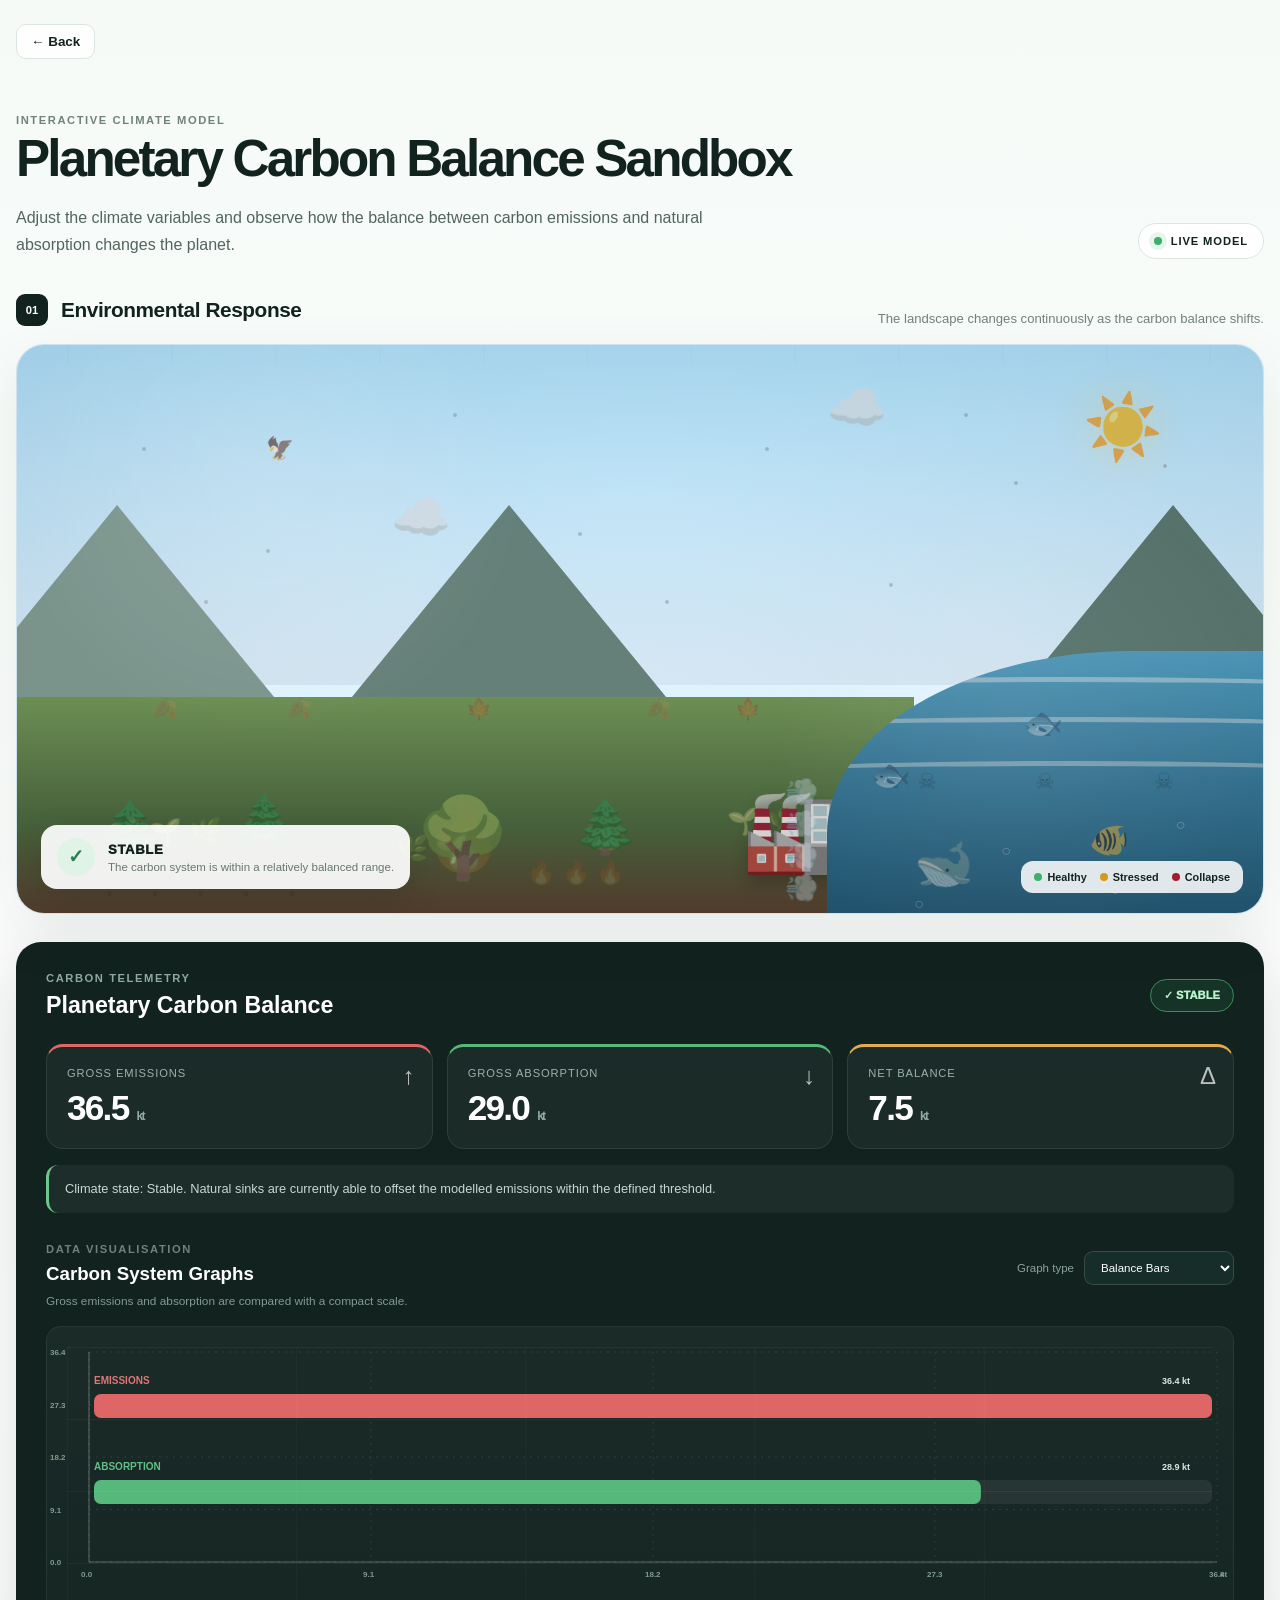
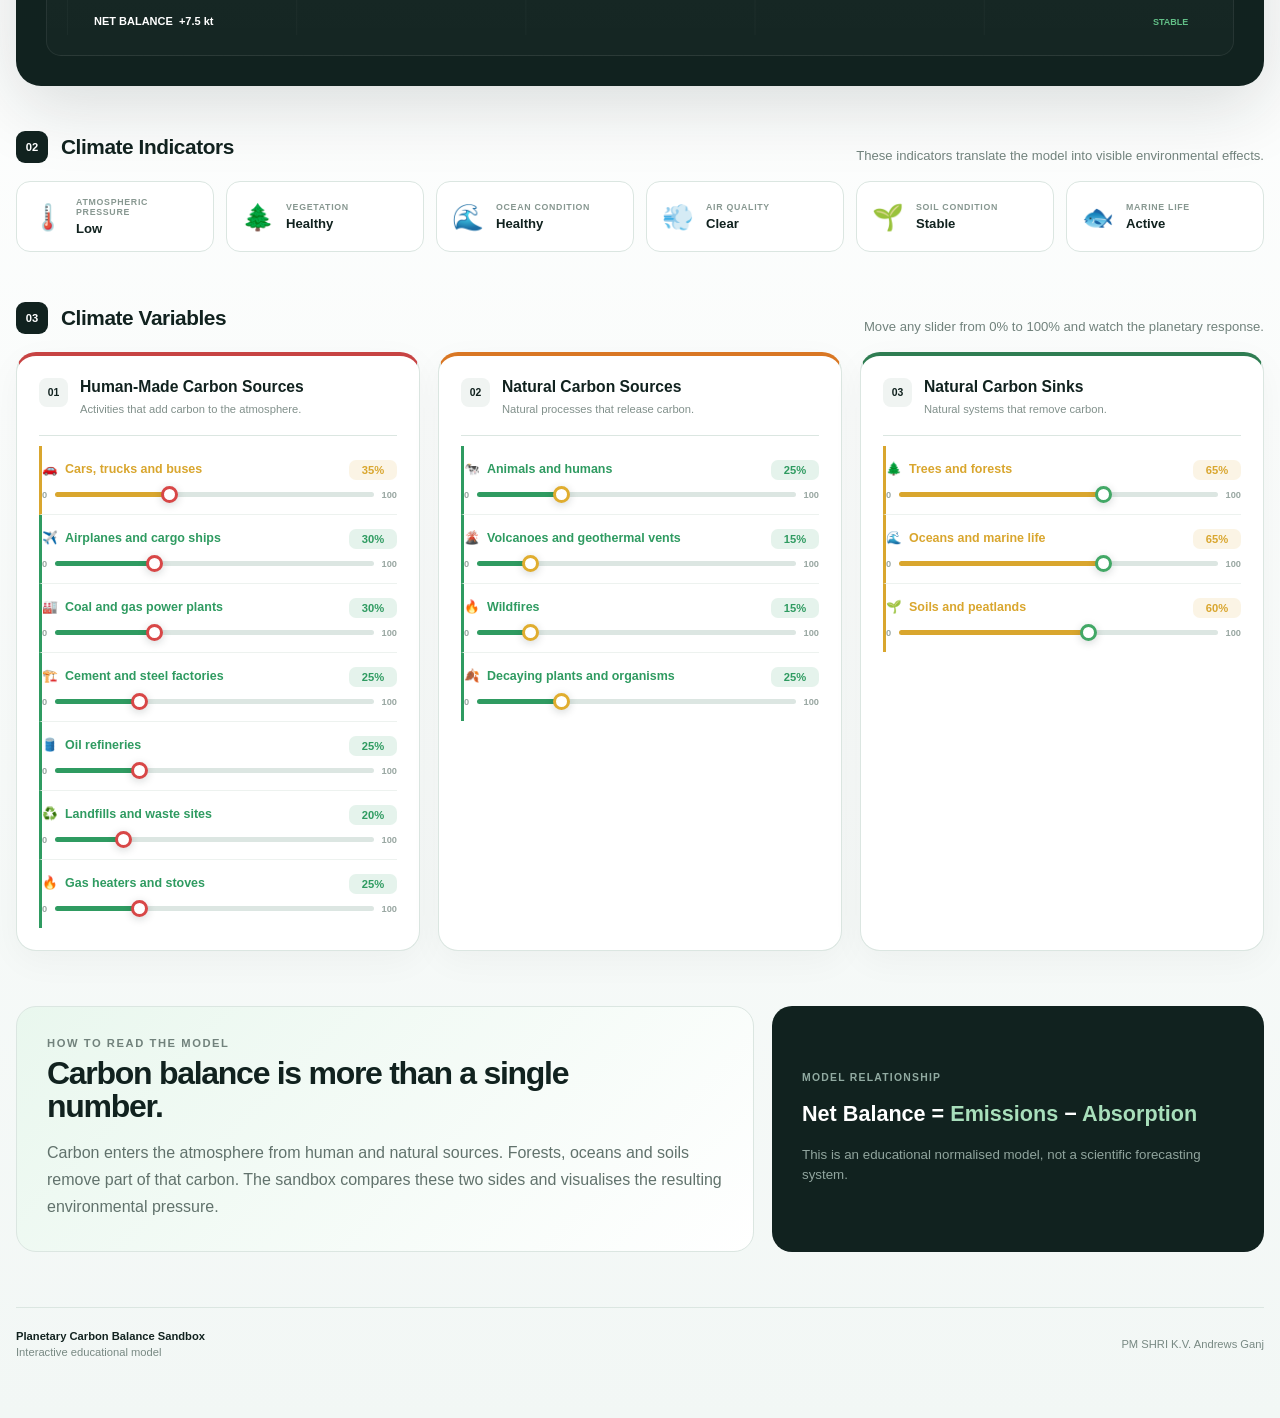
==== sandbox.html @ 1aa5265e "Add files via upload" ====
<!DOCTYPE html>
<html lang="en">
<head>
    <meta charset="UTF-8">
    <meta name="viewport" content="width=device-width, initial-scale=1.0">
    <title>Planetary Carbon Balance Sandbox</title>
    <meta
        name="description"
        content="Interactive planetary carbon balance sandbox showing how human emissions and natural carbon sinks affect environmental conditions."
    >
    <link rel="stylesheet" href="sandbox.css">
</head>
<body>
    <div class="app-shell">
        <!-- BACK -->
        <a href="index.html" class="back-button">
            ← Back
        </a>
        <!-- HEADER -->
        <header class="sandbox-header">
            <div>
                <p class="eyebrow">INTERACTIVE CLIMATE MODEL</p>
                <h1>Planetary Carbon Balance Sandbox</h1>
                <p class="header-description">
                    Adjust the climate variables and observe how the balance between
                    carbon emissions and natural absorption changes the planet.
                </p>
            </div>
            <div class="model-badge">
                <span class="pulse-dot"></span>
                LIVE MODEL
            </div>
        </header>
        <!-- =====================================================
             ENVIRONMENTAL VISUAL STAGE
        ====================================================== -->
        <section class="environment-section">
            <div class="section-heading">
                <div>
                    <span class="section-number">01</span>
                    <h2>Environmental Response</h2>
                </div>
                <p>
                    The landscape changes continuously as the carbon balance shifts.
                </p>
            </div>
            <div id="environmentStage" class="environment-stage stable">
                <!-- SKY -->
                <div class="sky-layer">
                    <div class="sun">☀️</div>
                    <div class="cloud cloud-one">☁️</div>
                    <div class="cloud cloud-two">☁️</div>
                    <div class="cloud cloud-three">☁️</div>
                    <div class="birds birds-one">🕊️ 🕊️</div>
                    <div class="birds birds-two">🦅</div>
                    <div class="rain-layer">
                        <span>│</span><span>│</span><span>│</span>
                        <span>│</span><span>│</span><span>│</span>
                        <span>│</span><span>│</span>
                        <span>│</span><span>│</span>
                        <span>│</span><span>│</span>
                    </div>
                    <div class="lightning">⚡</div>
                    <div class="smog-layer"></div>
                    <div class="ash-layer"></div>
                    <!-- FLOATING ATMOSPHERIC PARTICLES -->
                    <div class="air-particles">
                        <span></span><span></span><span></span>
                        <span></span><span></span><span></span>
                        <span></span><span></span><span></span>
                        <span></span><span></span><span></span>
                    </div>
                </div>
                <!-- MOUNTAINS -->
                <div class="mountains">
                    <div class="mountain mountain-a"></div>
                    <div class="mountain mountain-b"></div>
                    <div class="mountain mountain-c"></div>
                </div>
                <!-- GROUND -->
                <div class="ground-layer">
                    <div class="grass-patch grass-one">🌱 🌱 🌿</div>
                    <div class="grass-patch grass-two">🌿 🌱</div>
                    <div class="grass-patch grass-three">🌱 🌿 🌱</div>
                    <!-- TREES -->
                    <div class="tree tree-one">
                        <div class="tree-fire">🔥</div>
                        <div class="tree-normal">🌲</div>
                    </div>
                    <div class="tree tree-two">
                        <div class="tree-fire">🔥</div>
                        <div class="tree-normal">🌲</div>
                    </div>
                    <div class="tree tree-three">
                        <div class="tree-fire">🔥</div>
                        <div class="tree-normal">🌳</div>
                    </div>
                    <div class="tree tree-four">
                        <div class="tree-fire">🔥</div>
                        <div class="tree-normal">🌲</div>
                    </div>
                    <!-- FALLING LEAVES -->
                    <div class="falling-leaves">
                        <span>🍂</span>
                        <span>🍂</span>
                        <span>🍁</span>
                        <span>🍂</span>
                        <span>🍁</span>
                    </div>
                    <!-- FACTORY -->
                    <div class="factory">
                        <div class="factory-building">
                            🏭
                        </div>
                        <div class="factory-smoke">
                            <span>💨</span>
                            <span>💨</span>
                            <span>💨</span>
                            <span>💨</span>
                        </div>
                    </div>
                    <!-- WILDFIRE -->
                    <div class="wildfire">
                        🔥 🔥 🔥
                    </div>
                    <!-- SOIL PARTICLES -->
                    <div class="soil-particles">
                        <span>•</span>
                        <span>•</span>
                        <span>•</span>
                        <span>•</span>
                        <span>•</span>
                    </div>
                </div>
                <!-- OCEAN -->
                <div class="ocean-layer">
                    <div class="wave wave-one"></div>
                    <div class="wave wave-two"></div>
                    <div class="wave wave-three"></div>
                    <div class="fish fish-one">🐟</div>
                    <div class="fish fish-two">🐠</div>
                    <div class="fish fish-three">🐟</div>
                    <div class="whale">🐋</div>
                    <div class="ocean-bubbles">
                        <span>○</span>
                        <span>○</span>
                        <span>○</span>
                        <span>○</span>
                        <span>○</span>
                    </div>
                    <div class="acidification">
                        <span>☠</span>
                        <span>☠</span>
                        <span>☠</span>
                    </div>
                </div>
                <!-- OVERALL STATUS -->
                <div class="environment-status">
                    <div id="statusIcon" class="status-icon">✓</div>
                    <div>
                        <span id="statusLabel">STABLE</span>
                        <p id="statusDescription">
                            The carbon system is within a relatively balanced range.
                        </p>
                    </div>
                </div>
                <!-- VISUAL LEGEND -->
                <div class="visual-legend">
                    <span>
                        <i class="legend-dot healthy"></i>
                        Healthy
                    </span>
                    <span>
                        <i class="legend-dot warning"></i>
                        Stressed
                    </span>
                    <span>
                        <i class="legend-dot critical"></i>
                        Collapse
                    </span>
                </div>
            </div>
        </section>
        <!-- =====================================================
             TELEMETRY
        ====================================================== -->
        <section class="telemetry-section">
            <div class="telemetry-card">
                <div class="telemetry-header">
                    <div>
                        <p class="eyebrow">CARBON TELEMETRY</p>
                        <h2>Planetary Carbon Balance</h2>
                    </div>
                    <div
                        id="telemetryStatus"
                        class="telemetry-status stable-status"
                        aria-live="polite"
                    >
                        ✓ STABLE
                    </div>
                </div>
                <div class="telemetry-grid">
                    <div class="metric-card emissions">
                        <span class="metric-icon">↑</span>
                        <p>Gross Emissions</p>
                        <strong>
                            <span id="emissionsValue">0</span>
                            <small>kt</small>
                        </strong>
                    </div>
                    <div class="metric-card absorption">
                        <span class="metric-icon">↓</span>
                        <p>Gross Absorption</p>
                        <strong>
                            <span id="absorptionValue">0</span>
                            <small>kt</small>
                        </strong>
                    </div>
                    <div class="metric-card balance">
                        <span class="metric-icon">Δ</span>
                        <p>Net Balance</p>
                        <strong>
                            <span id="balanceValue">0</span>
                            <small>kt</small>
                        </strong>
                    </div>
                </div>
                <!-- ACCESSIBLE LIVE DESCRIPTION -->
                <div
                    id="liveClimateMessage"
                    class="live-climate-message"
                    aria-live="polite"
                    aria-atomic="true"
                >
                    Climate state: Stable. Natural sinks are currently able to offset
                    the modelled emissions within the defined threshold.
                </div>
                <!-- GRAPH CONTROLS -->
                <div class="graph-header">
                    <div>
                        <p class="eyebrow">DATA VISUALISATION</p>
                        <h3>Carbon System Graphs</h3>
                    </div>
                    <label class="graph-select-wrap">
                        <span>Graph type</span>
                        <select id="graphType">
                            <option value="balance">Balance Bars</option>
                            <option value="sources">Emission Sources</option>
                            <option value="sinks">Carbon Sinks</option>
                            <option value="donut">Source Composition</option>
                            <option value="history">Balance History</option>
                        </select>
                    </label>
                </div>
                <div class="graph-description" id="graphDescription">
                    Gross emissions and gross absorption are shown as horizontal bars.
                </div>
                <div class="chart-wrapper">
                    <canvas id="carbonChart"></canvas>
                </div>
            </div>
        </section>
        <!-- =====================================================
             INFORMATION STRIP
        ====================================================== -->
        <section class="climate-information">
            <div class="section-heading">
                <div>
                    <span class="section-number">02</span>
                    <h2>Climate Indicators</h2>
                </div>
                <p>
                    These indicators translate the model into visible environmental effects.
                </p>
            </div>
            <div class="indicator-grid">
                <div class="indicator-card">
                    <span>🌡️</span>
                    <div>
                        <small>ATMOSPHERIC PRESSURE</small>
                        <strong id="airIndicator">Low</strong>
                    </div>
                </div>
                <div class="indicator-card">
                    <span>🌲</span>
                    <div>
                        <small>VEGETATION</small>
                        <strong id="forestIndicator">Healthy</strong>
                    </div>
                </div>
                <div class="indicator-card">
                    <span>🌊</span>
                    <div>
                        <small>OCEAN CONDITION</small>
                        <strong id="oceanIndicator">Healthy</strong>
                    </div>
                </div>
                <div class="indicator-card">
                    <span>💨</span>
                    <div>
                        <small>AIR QUALITY</small>
                        <strong id="airQualityIndicator">Clear</strong>
                    </div>
                </div>
                <div class="indicator-card">
                    <span>🌱</span>
                    <div>
                        <small>SOIL CONDITION</small>
                        <strong id="soilIndicator">Stable</strong>
                    </div>
                </div>
                <div class="indicator-card">
                    <span>🐟</span>
                    <div>
                        <small>MARINE LIFE</small>
                        <strong id="marineIndicator">Active</strong>
                    </div>
                </div>
            </div>
        </section>
        <!-- =====================================================
             CONTROL MATRIX
        ====================================================== -->
        <section class="controls-section">
            <div class="section-heading">
                <div>
                    <span class="section-number">03</span>
                    <h2>Climate Variables</h2>
                </div>
                <p>
                    Move any slider from 0% to 100% and watch the planetary response.
                </p>
            </div>
            <div class="controls-grid">
                <!-- HUMAN SOURCES -->
                <div class="control-column human-column">
                    <div class="column-title">
                        <span>01</span>
                        <div>
                            <h3>Human-Made Carbon Sources</h3>
                            <p>Activities that add carbon to the atmosphere.</p>
                        </div>
                    </div>
                    <div id="humanControls"></div>
                </div>
                <!-- NATURAL SOURCES -->
                <div class="control-column natural-column">
                    <div class="column-title">
                        <span>02</span>
                        <div>
                            <h3>Natural Carbon Sources</h3>
                            <p>Natural processes that release carbon.</p>
                        </div>
                    </div>
                    <div id="naturalControls"></div>
                </div>
                <!-- NATURAL SINKS -->
                <div class="control-column sink-column">
                    <div class="column-title">
                        <span>03</span>
                        <div>
                            <h3>Natural Carbon Sinks</h3>
                            <p>Natural systems that remove carbon.</p>
                        </div>
                    </div>
                    <div id="sinkControls"></div>
                </div>
            </div>
        </section>
        <!-- =====================================================
             EXPLANATION
        ====================================================== -->
        <section class="explanation-section">
            <div class="explanation-main">
                <p class="eyebrow">HOW TO READ THE MODEL</p>
                <h2>
                    Carbon balance is more than a single number.
                </h2>
                <p>
                    Carbon enters the atmosphere from human and natural sources.
                    Forests, oceans and soils remove part of that carbon. The sandbox
                    compares these two sides and visualises the resulting environmental
                    pressure.
                </p>
            </div>
            <div class="formula-card">
                <span>MODEL RELATIONSHIP</span>
                <strong>
                    Net Balance =
                    <b>Emissions</b>
                    −
                    <b>Absorption</b>
                </strong>
                <small>
                    This is an educational normalised model, not a scientific
                    forecasting system.
                </small>
            </div>
        </section>
        <!-- =====================================================
             FOOTER
        ====================================================== -->
        <footer class="sandbox-footer">
            <div>
                <strong>Planetary Carbon Balance Sandbox</strong>
                <span>Interactive educational model</span>
            </div>
            <span>
                PM SHRI K.V. Andrews Ganj
            </span>
        </footer>
    </div>
    <script src="sandbox.js"></script>
</body>
</html>
---- sandbox.css ----
/* =========================================================
   PLANETARY CARBON BALANCE SANDBOX
   ========================================================= */
:root {
    --ink: #11221f;
    --ink-soft: #52645f;
    --paper: #f7faf8;
    --white: #ffffff;
    --green: #2f7d52;
    --green-light: #dff3e7;
    --red: #c74343;
    --red-light: #fff0f0;
    --orange: #d97724;
    --orange-light: #fff3e4;
    --blue: #1976a8;
    --blue-light: #e0f2fe;
    --yellow: #c28a13;
    --yellow-light: #fef3c7;
    --danger: #a51d2d;
    --danger-light: #fee2e2;
    --border: #dbe6e1;
    --shadow:
        0 20px 60px rgba(17, 34, 31, 0.08);
}
/* =========================================================
   RESET
   ========================================================= */
* {
    box-sizing: border-box;
}
html {
    scroll-behavior: smooth;
}
body {
    margin: 0;
    min-height: 100vh;
    font-family:
        Inter,
        "Segoe UI",
        Arial,
        sans-serif;
    background:
        linear-gradient(
            180deg,
            #f5faf7 0%,
            #ffffff 45%,
            #f2f7f5 100%
        );
    color: var(--ink);
}
button,
input,
select {
    font: inherit;
}
/* =========================================================
   APP
   ========================================================= */
.app-shell {
    width: min(1500px, calc(100% - 32px));
    margin: auto;
    padding: 24px 0 60px;
}
/* =========================================================
   BACK
   ========================================================= */
.back-button {
    display: inline-flex;
    align-items: center;
    padding: 9px 14px;
    border: 1px solid var(--border);
    border-radius: 10px;
    color: var(--ink);
    background: rgba(255,255,255,0.8);
    text-decoration: none;
    font-size: 0.84rem;
    font-weight: 700;
    transition:
        transform .2s ease,
        box-shadow .2s ease,
        background .2s ease;
}
.back-button:hover {
    transform: translateY(-2px);
    background: #fff;
    box-shadow: 0 8px 20px rgba(17,34,31,.08);
}
/* =========================================================
   HEADER
   ========================================================= */
.sandbox-header {
    display: flex;
    justify-content: space-between;
    align-items: flex-end;
    gap: 30px;
    padding: 55px 0 35px;
}
.eyebrow {
    margin: 0 0 8px;
    font-size: 0.7rem;
    letter-spacing: .14em;
    font-weight: 900;
    color: #71827c;
}
.sandbox-header h1 {
    margin: 0;
    max-width: 800px;
    font-size: clamp(2rem, 4vw, 4.5rem);
    line-height: .98;
    letter-spacing: -.055em;
}
.header-description {
    max-width: 720px;
    margin: 20px 0 0;
    color: var(--ink-soft);
    line-height: 1.7;
    font-size: 1rem;
}
.model-badge {
    flex-shrink: 0;
    display: flex;
    align-items: center;
    gap: 9px;
    padding: 11px 15px;
    border: 1px solid var(--border);
    border-radius: 999px;
    background: #fff;
    font-size: .7rem;
    font-weight: 900;
    letter-spacing: .08em;
}
.pulse-dot {
    width: 8px;
    height: 8px;
    border-radius: 50%;
    background: #3eaf6a;
    box-shadow: 0 0 0 5px rgba(62,175,106,.12);
    animation: livePulse 1.6s infinite;
}
@keyframes livePulse {
    50% {
        box-shadow: 0 0 0 9px rgba(62,175,106,0);
    }
}
/* =========================================================
   SECTION HEADINGS
   ========================================================= */
.section-heading {
    display: flex;
    justify-content: space-between;
    align-items: end;
    gap: 30px;
    margin-bottom: 18px;
}
.section-heading > div {
    display: flex;
    align-items: center;
    gap: 13px;
}
.section-number {
    display: grid;
    place-items: center;
    width: 32px;
    height: 32px;
    border-radius: 9px;
    background: var(--ink);
    color: #fff;
    font-size: .7rem;
    font-weight: 900;
}
.section-heading h2 {
    margin: 0;
    font-size: 1.3rem;
    letter-spacing: -.02em;
}
.section-heading > p {
    margin: 0;
    color: #71827c;
    font-size: .82rem;
}
/* =========================================================
   ENVIRONMENT
   ========================================================= */
.environment-stage {
    position: relative;
    height: 570px;
    overflow: hidden;
    border-radius: 28px;
    background: #dff3ff;
    border: 1px solid rgba(17,34,31,.08);
    box-shadow: var(--shadow);
    isolation: isolate;
    transition:
        background 1.2s ease,
        filter 1.2s ease;
}
/* SKY */
.sky-layer {
    position: absolute;
    inset: 0 0 40% 0;
    overflow: hidden;
    background:
        linear-gradient(
            180deg,
            #aee1fa 0%,
            #e0f2fe 100%
        );
    transition:
        background 1s ease;
}
.sun {
    position: absolute;
    top: 45px;
    right: 100px;
    font-size: 4rem;
    filter: drop-shadow(0 0 18px rgba(255,205,70,.5));
    animation: sunFloat 5s ease-in-out infinite;
}
@keyframes sunFloat {
    50% {
        transform: translateY(-7px);
    }
}
/* CLOUDS */
.cloud {
    position: absolute;
    font-size: 3rem;
    opacity: .75;
    animation:
        cloudMove 35s linear infinite;
}
.cloud-one {
    top: 70px;
    left: -100px;
}
.cloud-two {
    top: 145px;
    left: 30%;
    animation-duration: 45s;
}
.cloud-three {
    top: 35px;
    left: 65%;
    animation-duration: 50s;
}
@keyframes cloudMove {
    from {
        transform: translateX(-100px);
    }
    to {
        transform: translateX(1200px);
    }
}
/* BIRDS */
.birds {
    position: absolute;
    font-size: 1.4rem;
    animation:
        birdFly 14s linear infinite;
}
.birds-one {
    top: 130px;
    left: -100px;
}
.birds-two {
    top: 90px;
    left: 20%;
    animation-delay: 5s;
}
@keyframes birdFly {
    from {
        transform: translateX(-100px);
    }
    to {
        transform: translateX(1200px);
    }
}
/* RAIN */
.rain-layer {
    position: absolute;
    inset: 0;
    display: flex;
    justify-content: space-around;
    opacity: 0;
    pointer-events: none;
}
.rain-layer span {
    color: #5aa9d6;
    animation:
        rainFall .8s linear infinite;
}
.rain-layer span:nth-child(2n) {
    animation-delay: .2s;
}
.rain-layer span:nth-child(3n) {
    animation-delay: .4s;
}
@keyframes rainFall {
    from {
        transform: translateY(-50px);
    }
    to {
        transform: translateY(400px);
    }
}
/* LIGHTNING */
.lightning {
    position: absolute;
    top: 80px;
    right: 35%;
    font-size: 4rem;
    opacity: 0;
    animation: lightningFlash 3s infinite;
}
@keyframes lightningFlash {
    0%, 90%, 100% {
        opacity: 0;
    }
    92% {
        opacity: 1;
    }
    94% {
        opacity: 0;
    }
    96% {
        opacity: 1;
    }
}
/* ATMOSPHERIC PARTICLES */
.air-particles {
    position: absolute;
    inset: 0;
}
.air-particles span {
    position: absolute;
    width: 4px;
    height: 4px;
    border-radius: 50%;
    background: rgba(255,255,255,.8);
    animation: atmosphericFloat 9s infinite ease-in-out;
}
.air-particles span:nth-child(1) {
    left: 10%;
    top: 30%;
}
.air-particles span:nth-child(2) {
    left: 20%;
    top: 60%;
    animation-delay: 1s;
}
.air-particles span:nth-child(3) {
    left: 35%;
    top: 20%;
    animation-delay: 2s;
}
.air-particles span:nth-child(4) {
    left: 45%;
    top: 55%;
    animation-delay: 3s;
}
.air-particles span:nth-child(5) {
    left: 60%;
    top: 30%;
    animation-delay: 1.5s;
}
.air-particles span:nth-child(6) {
    left: 70%;
    top: 70%;
    animation-delay: 4s;
}
.air-particles span:nth-child(7) {
    left: 80%;
    top: 40%;
    animation-delay: 2.5s;
}
.air-particles span:nth-child(8) {
    left: 90%;
    top: 65%;
    animation-delay: 3.5s;
}
.air-particles span:nth-child(9) {
    left: 15%;
    top: 75%;
    animation-delay: 4s;
}
.air-particles span:nth-child(10) {
    left: 52%;
    top: 75%;
    animation-delay: 2s;
}
.air-particles span:nth-child(11) {
    left: 76%;
    top: 20%;
    animation-delay: 5s;
}
.air-particles span:nth-child(12) {
    left: 92%;
    top: 35%;
    animation-delay: 1s;
}
@keyframes atmosphericFloat {
    50% {
        transform: translateY(-30px) translateX(15px);
    }
}
/* SMOG */
.smog-layer {
    position: absolute;
    inset: 0;
    background:
        radial-gradient(
            ellipse at center,
            rgba(71,85,105,.0),
            rgba(71,85,105,.0)
        );
    opacity: 0;
    transition: opacity 1s ease;
}
/* ASH */
.ash-layer {
    position: absolute;
    inset: 0;
    background-image:
        radial-gradient(
            circle,
            rgba(50,50,50,.4) 1px,
            transparent 1px
        );
    background-size: 35px 35px;
    opacity: 0;
    animation: ashMove 5s linear infinite;
}
@keyframes ashMove {
    to {
        background-position: 50px 120px;
    }
}
/* MOUNTAINS */
.mountains {
    position: absolute;
    bottom: 33%;
    left: 0;
    width: 100%;
    height: 220px;
    overflow: hidden;
}
.mountain {
    position: absolute;
    bottom: 0;
    width: 0;
    height: 0;
    border-left: 180px solid transparent;
    border-right: 180px solid transparent;
    border-bottom: 220px solid #7c9b91;
}
.mountain-a {
    left: -80px;
}
.mountain-b {
    left: 25%;
    border-bottom-color: #66867d;
}
.mountain-c {
    right: -90px;
    border-bottom-color: #56786e;
}
/* GROUND */
.ground-layer {
    position: absolute;
    left: 0;
    bottom: 0;
    width: 72%;
    height: 38%;
    background:
        linear-gradient(
            180deg,
            #6ea34c,
            #47753a 60%,
            #66452d
        );
    transition:
        background 1s ease,
        filter 1s ease;
}
/* GRASS */
.grass-patch {
    position: absolute;
    font-size: 1.7rem;
    transition:
        filter 1s ease,
        transform 1s ease;
}
.grass-one {
    left: 10%;
    bottom: 30%;
}
.grass-two {
    left: 42%;
    bottom: 22%;
}
.grass-three {
    right: 8%;
    bottom: 35%;
}
/* TREES */
.tree {
    position: absolute;
    z-index: 5;
    transition:
        transform 1s ease,
        filter 1s ease;
}
.tree-normal,
.tree-fire {
    font-size: 4.2rem;
    transition:
        opacity .7s ease,
        transform .7s ease;
}
.tree-fire {
    position: absolute;
    inset: 0;
    opacity: 0;
}
.tree-one {
    left: 8%;
    bottom: 17%;
}
.tree-two {
    left: 23%;
    bottom: 24%;
    transform: scale(.75);
}
.tree-three {
    left: 45%;
    bottom: 16%;
    transform: scale(1.2);
}
.tree-four {
    left: 61%;
    bottom: 21%;
    transform: scale(.8);
}
/* LEAVES */
.falling-leaves {
    position: absolute;
    inset: 0;
    opacity: 0;
    pointer-events: none;
}
.falling-leaves span {
    position: absolute;
    font-size: 1.3rem;
    animation: leafFall 5s linear infinite;
}
.falling-leaves span:nth-child(1) {
    left: 15%;
    animation-delay: 0s;
}
.falling-leaves span:nth-child(2) {
    left: 30%;
    animation-delay: 1s;
}
.falling-leaves span:nth-child(3) {
    left: 50%;
    animation-delay: 2s;
}
.falling-leaves span:nth-child(4) {
    left: 70%;
    animation-delay: 3s;
}
.falling-leaves span:nth-child(5) {
    left: 80%;
    animation-delay: 4s;
}
@keyframes leafFall {
    from {
        top: -20px;
        transform: rotate(0);
    }
    to {
        top: 300px;
        transform: rotate(360deg);
    }
}
/* FACTORY */
.factory {
    position: absolute;
    right: 8%;
    bottom: 16%;
    z-index: 8;
}
.factory-building {
    font-size: 5rem;
    filter: drop-shadow(0 7px 5px rgba(0,0,0,.2));
}
.factory-smoke {
    position: absolute;
    left: 40%;
    top: -20px;
    display: flex;
    flex-direction: column;
    gap: 0;
    opacity: .2;
}
.factory-smoke span {
    display: block;
    font-size: 2rem;
    animation: smokeRise 4s ease-out infinite;
}
.factory-smoke span:nth-child(2) {
    animation-delay: 1s;
}
.factory-smoke span:nth-child(3) {
    animation-delay: 2s;
}
.factory-smoke span:nth-child(4) {
    animation-delay: 3s;
}
@keyframes smokeRise {
    from {
        transform: translate(0,0) scale(.5);
        opacity: .3;
    }
    to {
        transform: translate(40px,-130px) scale(2);
        opacity: 0;
    }
}
/* WILDFIRE */
.wildfire {
    position: absolute;
    right: 30%;
    bottom: 10%;
    opacity: 0;
    font-size: 2rem;
    animation: fireFlicker .7s infinite alternate;
}
@keyframes fireFlicker {
    from {
        transform: scale(.95);
    }
    to {
        transform: scale(1.12);
    }
}
/* SOIL */
.soil-particles {
    position: absolute;
    bottom: 10px;
    left: 10%;
    display: flex;
    gap: 40px;
    color: rgba(255,255,255,.25);
    animation: soilMove 3s ease-in-out infinite;
}
@keyframes soilMove {
    50% {
        transform: translateY(-4px);
    }
}
/* OCEAN */
.ocean-layer {
    position: absolute;
    right: 0;
    bottom: 0;
    width: 35%;
    height: 46%;
    overflow: hidden;
    background:
        linear-gradient(
            180deg,
            #3ca7d8,
            #146c9c
        );
    border-radius: 70% 0 0 0;
    transition:
        background 1s ease,
        filter 1s ease;
}
/* WAVES */
.wave {
    position: absolute;
    left: -20%;
    top: 10%;
    width: 150%;
    height: 25px;
    border-radius: 50%;
    border-top: 5px solid rgba(255,255,255,.5);
    animation: waveMove 4s linear infinite;
}
.wave-two {
    top: 25%;
    animation-duration: 5s;
}
.wave-three {
    top: 42%;
    animation-duration: 6s;
}
@keyframes waveMove {
    from {
        transform: translateX(-10%);
    }
    to {
        transform: translateX(10%);
    }
}
/* FISH */
.fish {
    position: absolute;
    font-size: 2rem;
    animation: fishSwim 7s linear infinite;
}
.fish-one {
    top: 40%;
    left: 10%;
}
.fish-two {
    top: 65%;
    left: 60%;
    animation-delay: 2s;
}
.fish-three {
    top: 20%;
    left: 45%;
    animation-delay: 4s;
}
@keyframes fishSwim {
    50% {
        transform: translateX(100px);
    }
}
/* WHALE */
.whale {
    position: absolute;
    bottom: 8%;
    left: 20%;
    font-size: 3rem;
    animation: whaleSwim 9s ease-in-out infinite;
}
@keyframes whaleSwim {
    50% {
        transform: translateX(130px) translateY(-15px);
    }
}
/* BUBBLES */
.ocean-bubbles span {
    position: absolute;
    color: rgba(255,255,255,.7);
    animation: bubbleRise 4s linear infinite;
}
.ocean-bubbles span:nth-child(1) {
    left: 20%;
    bottom: 0;
}
.ocean-bubbles span:nth-child(2) {
    left: 40%;
    bottom: 20%;
    animation-delay: 1s;
}
.ocean-bubbles span:nth-child(3) {
    left: 65%;
    bottom: 5%;
    animation-delay: 2s;
}
.ocean-bubbles span:nth-child(4) {
    left: 80%;
    bottom: 30%;
    animation-delay: 3s;
}
.ocean-bubbles span:nth-child(5) {
    left: 50%;
    bottom: 10%;
    animation-delay: 1.5s;
}
@keyframes bubbleRise {
    to {
        transform: translateY(-150px);
        opacity: 0;
    }
}
/* ACIDIFICATION */
.acidification {
    position: absolute;
    inset: 0;
    display: flex;
    align-items: center;
    justify-content: space-around;
    opacity: 0;
    font-size: 1.7rem;
}
/* =========================================================
   ENVIRONMENT STATES
   ========================================================= */
/* WARNING */
.environment-stage.warning {
    background: #fef3c7;
}
.environment-stage.warning .sky-layer {
    background:
        linear-gradient(
            180deg,
            #cbd5e1,
            #fef3c7
        );
}
.environment-stage.warning .smog-layer {
    opacity: .7;
    background:
        radial-gradient(
            ellipse,
            rgba(100,116,139,.16),
            rgba(100,116,139,.04)
        );
}
.environment-stage.warning .ground-layer {
    background:
        linear-gradient(
            180deg,
            #7e7b3e,
            #6d5a31
        );
}
.environment-stage.warning .tree-normal {
    filter: saturate(.5);
}
.environment-stage.warning .falling-leaves {
    opacity: 1;
}
.environment-stage.warning .rain-layer {
    opacity: .12;
}
.environment-stage.warning .factory-smoke {
    opacity: .7;
}
.environment-stage.warning .ocean-layer {
    background:
        linear-gradient(
            180deg,
            #6b9eae,
            #356d7c
        );
}
.environment-stage.warning .fish {
    animation-duration: 10s;
}
/* CRITICAL */
.environment-stage.critical {
    background: #fee2e2;
    animation: criticalPulse 2.5s infinite;
}
@keyframes criticalPulse {
    50% {
        box-shadow:
            0 0 0 5px rgba(165,29,45,.05),
            0 20px 80px rgba(165,29,45,.18);
    }
}
.environment-stage.critical .sky-layer {
    background:
        linear-gradient(
            180deg,
            #64707c,
            #fee2e2
        );
}
.environment-stage.critical .sun {
    filter:
        grayscale(1)
        brightness(.7);
}
.environment-stage.critical .smog-layer {
    opacity: 1;
    background:
        linear-gradient(
            180deg,
            rgba(71,85,105,.48),
            rgba(71,85,105,.20)
        );
}
.environment-stage.critical .ash-layer {
    opacity: .65;
}
.environment-stage.critical .ground-layer {
    background:
        linear-gradient(
            180deg,
            #555555,
            #292929
        );
}
.environment-stage.critical .tree-normal {
    opacity: 0;
}
.environment-stage.critical .tree-fire {
    opacity: 1;
}
.environment-stage.critical .wildfire {
    opacity: 1;
}
.environment-stage.critical .factory-smoke {
    opacity: 1;
}
.environment-stage.critical .ocean-layer {
    background:
        linear-gradient(
            180deg,
            #39444b,
            #172126
        );
    filter: saturate(.4);
}
.environment-stage.critical .fish,
.environment-stage.critical .whale {
    opacity: .2;
}
.environment-stage.critical .acidification {
    opacity: 1;
}
.environment-stage.critical .rain-layer {
    opacity: .35;
}
.environment-stage.critical .lightning {
    opacity: .7;
}
.environment-stage.critical .air-particles span {
    background: rgba(40,40,40,.8);
}
/* =========================================================
   STATUS
   ========================================================= */
.environment-status {
    position: absolute;
    left: 24px;
    bottom: 24px;
    display: flex;
    align-items: center;
    gap: 13px;
    padding: 13px 16px;
    min-width: 310px;
    border-radius: 16px;
    background: rgba(255,255,255,.92);
    box-shadow: 0 10px 35px rgba(0,0,0,.12);
    z-index: 30;
}
.status-icon {
    display: grid;
    place-items: center;
    width: 38px;
    height: 38px;
    border-radius: 50%;
    background: var(--green-light);
    color: var(--green);
    font-weight: 1000;
    font-size: 1.2rem;
}
.environment-status #statusLabel {
    font-size: .82rem;
    font-weight: 1000;
    letter-spacing: .05em;
}
.environment-status p {
    margin: 3px 0 0;
    font-size: .72rem;
    color: #667873;
}
.visual-legend {
    position: absolute;
    right: 20px;
    bottom: 20px;
    display: flex;
    gap: 13px;
    padding: 10px 13px;
    border-radius: 12px;
    background: rgba(255,255,255,.86);
    z-index: 30;
    font-size: .68rem;
    font-weight: 800;
}
.visual-legend span {
    display: flex;
    align-items: center;
    gap: 5px;
}
.legend-dot {
    width: 8px;
    height: 8px;
    border-radius: 50%;
}
.legend-dot.healthy {
    background: #3eaf6a;
}
.legend-dot.warning {
    background: #d49b19;
}
.legend-dot.critical {
    background: #a51d2d;
}
/* =========================================================
   TELEMETRY
   ========================================================= */
.telemetry-section {
    margin-top: 28px;
}
.telemetry-card {
    padding: 30px;
    background: var(--ink);
    color: #fff;
    border-radius: 25px;
    box-shadow:
        0 20px 70px rgba(17,34,31,.15);
}
.telemetry-header {
    display: flex;
    justify-content: space-between;
    align-items: center;
    gap: 20px;
}
.telemetry-header .eyebrow {
    color: #91aaa1;
}
.telemetry-header h2 {
    margin: 0;
    font-size: 1.45rem;
}
.telemetry-status {
    padding: 9px 13px;
    border-radius: 999px;
    font-size: .7rem;
    font-weight: 1000;
    border: 1px solid;
}
.stable-status {
    color: #b8f3cb;
    border-color: #3c8d5c;
    background: rgba(62,175,106,.12);
}
.warning-status {
    color: #ffe5a0;
    border-color: #a17a19;
    background: rgba(194,138,19,.12);
}
.critical-status {
    color: #ffb7bd;
    border-color: #a51d2d;
    background: rgba(165,29,45,.2);
}
/* METRICS */
.telemetry-grid {
    display: grid;
    grid-template-columns:
        repeat(3, 1fr);
    gap: 14px;
    margin-top: 25px;
}
.metric-card {
    position: relative;
    padding: 20px;
    border: 1px solid rgba(255,255,255,.09);
    border-radius: 17px;
    background: rgba(255,255,255,.045);
    overflow: hidden;
    transition:
        transform .25s ease,
        background .25s ease;
}
.metric-card:hover {
    transform: translateY(-3px);
    background: rgba(255,255,255,.07);
}
.metric-card p {
    margin: 0 0 9px;
    color: #9db1ab;
    font-size: .7rem;
    text-transform: uppercase;
    letter-spacing: .08em;
}
.metric-card strong {
    display: block;
    font-size: 2.2rem;
    letter-spacing: -.05em;
    transition: transform .25s ease;
}
.metric-card small {
    font-size: .75rem;
    color: #94aaa2;
}
.metric-icon {
    position: absolute;
    top: 15px;
    right: 17px;
    font-size: 1.5rem;
    opacity: .7;
}
.emissions {
    border-top: 3px solid #df6666;
}
.absorption {
    border-top: 3px solid #57b87b;
}
.balance {
    border-top: 3px solid #e1ad4d;
}
/* LIVE MESSAGE */
.live-climate-message {
    margin-top: 16px;
    padding: 14px 16px;
    border-radius: 12px;
    background: rgba(255,255,255,.05);
    border-left: 3px solid #6fc58e;
    color: #c8d7d2;
    font-size: .8rem;
    line-height: 1.6;
}
/* GRAPH */
.graph-header {
    display: flex;
    justify-content: space-between;
    align-items: end;
    margin-top: 30px;
    gap: 20px;
}
.graph-header h3 {
    margin: 0;
}
.graph-select-wrap {
    display: flex;
    align-items: center;
    gap: 10px;
    color: #8fa39c;
    font-size: .72rem;
}
.graph-select-wrap select {
    padding: 9px 12px;
    border: 1px solid rgba(255,255,255,.14);
    border-radius: 9px;
    background: #172d29;
    color: #fff;
    outline: none;
}
.graph-description {
    margin-top: 9px;
    color: #849a92;
    font-size: .74rem;
}
.chart-wrapper {
    position: relative;
    height: 330px;
    margin-top: 18px;
    border-radius: 15px;
    background:
        linear-gradient(
            180deg,
            rgba(255,255,255,.035),
            rgba(255,255,255,.015)
        );
    border: 1px solid rgba(255,255,255,.07);
}
#carbonChart {
    width: 100%;
    height: 100%;
    display: block;
}
/* =========================================================
   INDICATORS
   ========================================================= */
.climate-information {
    margin-top: 45px;
}
.indicator-grid {
    display: grid;
    grid-template-columns:
        repeat(6, 1fr);
    gap: 12px;
}
.indicator-card {
    display: flex;
    align-items: center;
    gap: 12px;
    padding: 15px;
    background: #fff;
    border: 1px solid var(--border);
    border-radius: 14px;
    transition:
        transform .2s ease,
        box-shadow .2s ease;
}
.indicator-card:hover {
    transform: translateY(-3px);
    box-shadow:
        0 12px 25px rgba(17,34,31,.07);
}
.indicator-card > span {
    font-size: 1.6rem;
}
.indicator-card small {
    display: block;
    color: #879790;
    font-size: .55rem;
    font-weight: 900;
    letter-spacing: .08em;
}
.indicator-card strong {
    display: block;
    margin-top: 4px;
    font-size: .82rem;
}
/* =========================================================
   CONTROLS
   ========================================================= */
.controls-section {
    margin-top: 50px;
}
.controls-grid {
    display: grid;
    grid-template-columns:
        repeat(3, 1fr);
    gap: 18px;
}
.control-column {
    padding: 22px;
    border-radius: 20px;
    background: #fff;
    border: 1px solid var(--border);
    box-shadow:
        0 10px 35px rgba(17,34,31,.04);
}
.human-column {
    border-top: 4px solid var(--red);
}
.natural-column {
    border-top: 4px solid var(--orange);
}
.sink-column {
    border-top: 4px solid var(--green);
}
.column-title {
    display: flex;
    align-items: flex-start;
    gap: 12px;
    padding-bottom: 17px;
    margin-bottom: 10px;
    border-bottom: 1px solid var(--border);
}
.column-title > span {
    display: grid;
    place-items: center;
    width: 29px;
    height: 29px;
    border-radius: 8px;
    background: #f0f4f2;
    font-size: .65rem;
    font-weight: 900;
}
.column-title h3 {
    margin: 0;
    font-size: .98rem;
}
.column-title p {
    margin: 5px 0 0;
    color: #81908b;
    font-size: .7rem;
    line-height: 1.5;
}
/* CONTROL */
.control-item {
    padding: 14px 0;
    border-bottom: 1px solid #edf2ef;
}
.control-item:last-child {
    border-bottom: none;
}
.control-label {
    display: flex;
    justify-content: space-between;
    align-items: center;
    gap: 12px;
    margin-bottom: 10px;
}
.control-name {
    display: flex;
    align-items: center;
    gap: 7px;
    font-size: .78rem;
    line-height: 1.35;
    font-weight: 700;
}
.control-value {
    min-width: 48px;
    padding: 4px 7px;
    border-radius: 7px;
    text-align: center;
    font-size: .7rem;
    font-weight: 900;
}
.human-column .control-value {
    background: var(--red-light);
    color: var(--red);
}
.natural-column .control-value {
    background: var(--orange-light);
    color: var(--orange);
}
.sink-column .control-value {
    background: var(--green-light);
    color: var(--green);
}
/* SLIDER */
.slider-row {
    display: flex;
    align-items: center;
    gap: 8px;
}
.slider-min,
.slider-max {
    color: #99a7a2;
    font-size: .58rem;
    font-weight: 700;
}
input[type="range"] {
    width: 100%;
    height: 5px;
    margin: 0;
    appearance: none;
    border-radius: 99px;
    background:
        linear-gradient(
            90deg,
            #dce6e2,
            #dce6e2
        );
    outline: none;
    cursor: pointer;
}
input[type="range"]::-webkit-slider-thumb {
    appearance: none;
    width: 17px;
    height: 17px;
    border-radius: 50%;
    background: #fff;
    border: 3px solid var(--green);
    box-shadow:
        0 2px 8px rgba(17,34,31,.18);
    transition:
        transform .15s ease,
        box-shadow .15s ease;
}
.human-column input[type="range"]::-webkit-slider-thumb {
    border-color: var(--red);
}
.natural-column input[type="range"]::-webkit-slider-thumb {
    border-color: var(--orange);
}
.sink-column input[type="range"]::-webkit-slider-thumb {
    border-color: var(--green);
}
input[type="range"]:active::-webkit-slider-thumb {
    transform: scale(1.3);
    box-shadow:
        0 0 0 8px rgba(47,125,82,.12);
}
/* =========================================================
   EXPLANATION
   ========================================================= */
.explanation-section {
    display: grid;
    grid-template-columns: 1.5fr 1fr;
    gap: 18px;
    margin-top: 55px;
}
.explanation-main {
    padding: 30px;
    border-radius: 20px;
    background:
        linear-gradient(
            135deg,
            #e9f7ee,
            #ffffff
        );
    border: 1px solid var(--border);
}
.explanation-main h2 {
    max-width: 600px;
    margin: 0 0 15px;
    font-size: 2rem;
    line-height: 1.05;
    letter-spacing: -.04em;
}
.explanation-main p:last-child {
    max-width: 700px;
    margin: 0;
    color: #61726c;
    line-height: 1.7;
}
.formula-card {
    display: flex;
    flex-direction: column;
    justify-content: center;
    padding: 30px;
    border-radius: 20px;
    background: var(--ink);
    color: #fff;
}
.formula-card span {
    color: #91aaa1;
    font-size: .65rem;
    letter-spacing: .12em;
    font-weight: 900;
}
.formula-card strong {
    margin: 15px 0;
    font-size: 1.35rem;
    line-height: 1.5;
}
.formula-card b {
    color: #a8dfbb;
}
.formula-card small {
    color: #91a59e;
    line-height: 1.5;
}
/* =========================================================
   FOOTER
   ========================================================= */
.sandbox-footer {
    display: flex;
    justify-content: space-between;
    align-items: center;
    margin-top: 55px;
    padding-top: 22px;
    border-top: 1px solid var(--border);
    color: #788983;
    font-size: .7rem;
}
.sandbox-footer div {
    display: flex;
    flex-direction: column;
    gap: 4px;
}
.sandbox-footer strong {
    color: var(--ink);
}
/* =========================================================
   RESPONSIVE
   ========================================================= */
@media (max-width: 1100px) {
    .indicator-grid {
        grid-template-columns: repeat(3, 1fr);
    }
    .environment-stage {
        height: 520px;
    }
}
@media (max-width: 850px) {
    .sandbox-header {
        flex-direction: column;
        align-items: flex-start;
    }
    .controls-grid {
        grid-template-columns: 1fr;
    }
    .telemetry-grid {
        grid-template-columns: 1fr;
    }
    .explanation-section {
        grid-template-columns: 1fr;
    }
    .indicator-grid {
        grid-template-columns: repeat(2, 1fr);
    }
    .graph-header {
        flex-direction: column;
        align-items: flex-start;
    }
    .environment-stage {
        height: 500px;
    }
    .ground-layer {
        width: 100%;
    }
    .ocean-layer {
        width: 50%;
    }
}
@media (max-width: 600px) {
    .app-shell {
        width: min(100% - 20px, 1500px);
    }
    .sandbox-header {
        padding-top: 35px;
    }
    .sandbox-header h1 {
        font-size: 2.25rem;
    }
    .section-heading {
        flex-direction: column;
        align-items: flex-start;
    }
    .environment-stage {
        height: 470px;
        border-radius: 20px;
    }
    .sun {
        right: 35px;
        font-size: 3rem;
    }
    .tree-normal,
    .tree-fire {
        font-size: 3rem;
    }
    .factory-building {
        font-size: 3.5rem;
    }
    .environment-status {
        left: 12px;
        bottom: 12px;
        min-width: 0;
        max-width: calc(100% - 24px);
    }
    .visual-legend {
        display: none;
    }
    .indicator-grid {
        grid-template-columns: 1fr;
    }
    .telemetry-card {
        padding: 20px;
    }
    .chart-wrapper {
        height: 280px;
    }
    .sandbox-footer {
        flex-direction: column;
        align-items: flex-start;
        gap: 10px;
    }
}
/* =========================================================
   CONTINUOUS ENVIRONMENT UPGRADE
   Add this AFTER the existing CSS
   ========================================================= */
/* ---------------------------------------------------------
   CONTINUOUS STRESS VARIABLES
   JavaScript will continuously update these values.
   --------------------------------------------------------- */
.environment-stage {
    --stress: 0;
    --air-stress: 0;
    --forest-stress: 0;
    --ocean-stress: 0;
    --fire-stress: 0;
    --industrial-stress: 0;
    --soil-stress: 0;
    --goodness: 1;
    transition:
        background .35s ease,
        box-shadow .35s ease;
}
/* ---------------------------------------------------------
   ATMOSPHERE — continuously changes
   --------------------------------------------------------- */
.sky-layer {
    transition:
        filter .25s linear,
        background .4s ease;
}
.environment-stage .sky-layer::after {
    content: "";
    position: absolute;
    inset: 0;
    pointer-events: none;
    background:
        radial-gradient(
            ellipse at 50% 100%,
            rgba(255,255,255,.18),
            rgba(100,116,139,.38)
        );
    opacity: calc(var(--air-stress) * .75);
    transition:
        opacity .25s linear;
}
/* SUN */
.sun {
    transition:
        filter .25s linear,
        opacity .25s linear,
        transform .25s linear;
    opacity:
        calc(1 - var(--air-stress) * .45);
    filter:
        saturate(calc(1 - var(--air-stress) * .65))
        brightness(calc(1 - var(--air-stress) * .25))
        drop-shadow(
            0 0
            calc(18px + var(--air-stress) * 15px)
            rgba(255,205,70,.45)
        );
}
/* CLOUDS */
.cloud {
    transition:
        opacity .25s linear,
        filter .25s linear;
    opacity:
        calc(.62 + var(--air-stress) * .32);
    filter:
        grayscale(calc(var(--air-stress) * .85))
        brightness(calc(1 - var(--air-stress) * .22));
}
.cloud-one {
    animation-duration:
        calc(35s - var(--air-stress) * 15s);
}
.cloud-two {
    animation-duration:
        calc(45s - var(--air-stress) * 18s);
}
.cloud-three {
    animation-duration:
        calc(50s - var(--air-stress) * 20s);
}
/* BIRDS gradually disappear */
.birds {
    opacity:
        calc(1 - var(--air-stress) * .92);
    transition:
        opacity .3s linear;
    animation-duration:
        calc(14s + var(--air-stress) * 8s);
}
/* AIR PARTICLES */
.air-particles span {
    width:
        calc(3px + var(--air-stress) * 5px);
    height:
        calc(3px + var(--air-stress) * 5px);
    opacity:
        calc(.35 + var(--air-stress) * .65);
    background:
        rgba(105,90,78,.65);
    filter:
        blur(calc(var(--air-stress) * 1.5px));
    transition:
        width .2s linear,
        height .2s linear,
        opacity .2s linear,
        filter .2s linear;
}
/* SMOG */
.smog-layer {
    opacity:
        calc(var(--air-stress) * .95);
    background:
        radial-gradient(
            ellipse at 50% 45%,
            rgba(71,85,105,.08),
            rgba(71,85,105,.48)
        );
    transition:
        opacity .2s linear;
}
/* ASH */
.ash-layer {
    opacity:
        calc(max(0, var(--air-stress) - .48) * 1.7);
    transition:
        opacity .3s linear;
}
/* ---------------------------------------------------------
   MOUNTAINS — atmospheric depth
   --------------------------------------------------------- */
.mountains {
    filter:
        saturate(calc(1 - var(--air-stress) * .65))
        brightness(calc(1 - var(--air-stress) * .18));
    transition:
        filter .3s linear;
}
/* ---------------------------------------------------------
   GROUND
   --------------------------------------------------------- */
.ground-layer {
    filter:
        saturate(calc(1 - var(--forest-stress) * .75))
        brightness(calc(1 - var(--soil-stress) * .25));
    transition:
        filter .25s linear,
        background .3s linear;
}
/* Add dry/brown overlay */
.ground-layer::after {
    content: "";
    position: absolute;
    inset: 0;
    pointer-events: none;
    background:
        linear-gradient(
            180deg,
            rgba(181,145,57,.05),
            rgba(67,45,28,.62)
        );
    opacity:
        calc(var(--forest-stress) * .9);
    transition:
        opacity .2s linear;
}
/* GRASS */
.grass-patch {
    opacity:
        calc(1 - var(--forest-stress) * .45);
    filter:
        saturate(calc(1 - var(--forest-stress) * .8))
        brightness(calc(1 - var(--forest-stress) * .15));
    transform:
        scale(calc(1 - var(--forest-stress) * .12));
    transition:
        opacity .25s linear,
        filter .25s linear,
        transform .25s linear;
}
/* ---------------------------------------------------------
   TREES
   --------------------------------------------------------- */
.tree-normal {
    opacity:
        calc(1 - var(--forest-stress) * .82);
    filter:
        saturate(calc(1 - var(--forest-stress) * .75))
        brightness(calc(1 - var(--forest-stress) * .18));
    transform:
        scale(calc(1 - var(--forest-stress) * .08));
    transition:
        opacity .25s linear,
        filter .25s linear,
        transform .25s linear;
}
.tree-fire {
    opacity:
        calc(var(--fire-stress) * .92);
    transform:
        scale(calc(.7 + var(--fire-stress) * .5));
    transition:
        opacity .25s linear,
        transform .25s linear;
}
/* ---------------------------------------------------------
   FALLING LEAVES
   --------------------------------------------------------- */
.falling-leaves {
    opacity:
        calc(var(--forest-stress) * .95);
    transition:
        opacity .2s linear;
}
.falling-leaves span {
    animation-duration:
        calc(5s - var(--forest-stress) * 2.8s);
}
/* ---------------------------------------------------------
   FACTORY
   --------------------------------------------------------- */
.factory-building {
    filter:
        saturate(calc(1 - var(--industrial-stress) * .4))
        brightness(calc(1 - var(--industrial-stress) * .12))
        drop-shadow(
            0
            calc(7px + var(--industrial-stress) * 5px)
            calc(5px + var(--industrial-stress) * 8px)
            rgba(0,0,0,.2)
        );
    transition:
        filter .2s linear;
}
.factory-smoke {
    opacity:
        calc(.15 + var(--industrial-stress) * .85);
    transform:
        scale(calc(.7 + var(--industrial-stress) * .5));
    transition:
        opacity .2s linear,
        transform .2s linear;
}
.factory-smoke span {
    animation-duration:
        calc(4s - var(--industrial-stress) * 2s);
}
/* ---------------------------------------------------------
   WILDFIRE
   --------------------------------------------------------- */
.wildfire {
    opacity:
        calc(var(--fire-stress) * .95);
    transform:
        scale(calc(.55 + var(--fire-stress) * .8));
    filter:
        saturate(calc(1 + var(--fire-stress)));
    transition:
        opacity .2s linear,
        transform .2s linear,
        filter .2s linear;
}
/* ---------------------------------------------------------
   SOIL PARTICLES
   --------------------------------------------------------- */
.soil-particles {
    opacity:
        calc(.2 + var(--soil-stress) * .8);
    color:
        rgba(76,54,38,.65);
    animation-duration:
        calc(3s - var(--soil-stress) * 1.5s);
    transition:
        opacity .2s linear;
}
/* ---------------------------------------------------------
   OCEAN
   --------------------------------------------------------- */
.ocean-layer {
    filter:
        saturate(calc(1 - var(--ocean-stress) * .75))
        brightness(calc(1 - var(--ocean-stress) * .25));
    transition:
        filter .25s linear,
        background .25s linear;
}
/* Polluted ocean overlay */
.ocean-layer::after {
    content: "";
    position: absolute;
    inset: 0;
    pointer-events: none;
    background:
        linear-gradient(
            180deg,
            rgba(70,91,86,.05),
            rgba(25,42,45,.78)
        );
    opacity:
        calc(var(--ocean-stress) * .92);
    transition:
        opacity .2s linear;
}
/* WAVES */
.wave {
    opacity:
        calc(1 - var(--ocean-stress) * .55);
    animation-duration:
        calc(4s + var(--ocean-stress) * 4s);
    transition:
        opacity .2s linear;
}
/* FISH */
.fish {
    opacity:
        calc(1 - var(--ocean-stress) * .88);
    filter:
        saturate(calc(1 - var(--ocean-stress) * .75));
    animation-duration:
        calc(7s + var(--ocean-stress) * 7s);
    transition:
        opacity .25s linear,
        filter .25s linear;
}
/* WHALE */
.whale {
    opacity:
        calc(1 - var(--ocean-stress) * .8);
    animation-duration:
        calc(9s + var(--ocean-stress) * 7s);
    transition:
        opacity .25s linear;
}
/* BUBBLES */
.ocean-bubbles span {
    opacity:
        calc(.35 + var(--ocean-stress) * .65);
    animation-duration:
        calc(4s - var(--ocean-stress) * 1.8s);
}
/* ACIDIFICATION */
.acidification {
    opacity:
        calc(var(--ocean-stress) * .9);
    transform:
        scale(calc(.7 + var(--ocean-stress) * .35));
    transition:
        opacity .2s linear,
        transform .2s linear;
}
/* ---------------------------------------------------------
   RAIN
   --------------------------------------------------------- */
.rain-layer {
    opacity:
        calc(var(--air-stress) * .32);
    transition:
        opacity .25s linear;
}
/* ---------------------------------------------------------
   LIGHTNING
   --------------------------------------------------------- */
.lightning {
    opacity:
        calc(max(0, var(--air-stress) - .62) * 2.6);
    transition:
        opacity .2s linear;
}
/* =========================================================
   CONTINUOUS ENVIRONMENTAL SIGNALS
   ========================================================= */
/* subtle moving atmospheric glow */
.environment-stage::before {
    content: "";
    position: absolute;
    inset: 0;
    z-index: 2;
    pointer-events: none;
    background:
        radial-gradient(
            circle at 20% 25%,
            rgba(255,255,255,.12),
            transparent 25%
        ),
        radial-gradient(
            circle at 80% 65%,
            rgba(255,255,255,.08),
            transparent 25%
        );
    opacity:
        calc(1 - var(--stress) * .35);
    animation: atmosphericDrift 12s ease-in-out infinite alternate;
}
@keyframes atmosphericDrift {
    from {
        transform: translate3d(-1%,0,0) scale(1);
    }
    to {
        transform: translate3d(2%,1%,0) scale(1.04);
    }
}
/* =========================================================
   BETTER SLIDER COLOURS
   ========================================================= */
/* Human emissions = harmful */
.human-column input[type="range"] {
    --slider-good: #42a866;
    --slider-medium: #e0ad2f;
    --slider-bad: #d84747;
    background:
        linear-gradient(
            90deg,
            #42a866 0%,
            #e0ad2f 48%,
            #d84747 100%
        );
}
/* Natural sources = moderate → harmful */
.natural-column input[type="range"] {
    background:
        linear-gradient(
            90deg,
            #42a866 0%,
            #e0ad2f 48%,
            #d84747 100%
        );
}
/* Sinks = low is weak, high is GOOD */
.sink-column input[type="range"] {
    background:
        linear-gradient(
            90deg,
            #d84747 0%,
            #e0ad2f 48%,
            #42a866 100%
        );
}
/* slider thumb follows category */
.human-column input[type="range"]::-webkit-slider-thumb {
    border-color: #d84747;
}
.natural-column input[type="range"]::-webkit-slider-thumb {
    border-color: #e0ad2f;
}
.sink-column input[type="range"]::-webkit-slider-thumb {
    border-color: #42a866;
}
/* Firefox */
.human-column input[type="range"]::-moz-range-thumb {
    border: 3px solid #d84747;
}
.natural-column input[type="range"]::-moz-range-thumb {
    border: 3px solid #e0ad2f;
}
.sink-column input[type="range"]::-moz-range-thumb {
    border: 3px solid #42a866;
}
/* =========================================================
   GRAPH — MORE PROFESSIONAL SMALL GRAPH AREA
   ========================================================= */
.chart-wrapper {
    background:
        linear-gradient(
            180deg,
            rgba(255,255,255,.045),
            rgba(255,255,255,.018)
        );
    overflow: hidden;
}
/* graph inner grid */
.chart-wrapper::before {
    content: "";
    position: absolute;
    inset: 20px;
    pointer-events: none;
    background-image:
        linear-gradient(
            rgba(255,255,255,.07) 1px,
            transparent 1px
        ),
        linear-gradient(
            90deg,
            rgba(255,255,255,.045) 1px,
            transparent 1px
        );
    background-size:
        100% 25%,
        20% 100%;
    opacity: .75;
}
/* graph axis styling if JS creates axis labels */
.chart-axis-label {
    position: absolute;
    color: #718881;
    font-size: .58rem;
    font-weight: 800;
    letter-spacing: .05em;
    pointer-events: none;
}
.chart-y-axis {
    left: 7px;
    top: 50%;
    transform: rotate(-90deg) translateX(50%);
    transform-origin: left top;
}
.chart-x-axis {
    right: 15px;
    bottom: 6px;
}
/* =========================================================
   METRIC CARDS RESPOND TO LIVE DATA
   ========================================================= */
.metric-card {
    transition:
        transform .15s ease,
        background .2s ease,
        border-color .2s ease,
        box-shadow .2s ease;
}
.metric-card.live-change {
    animation: metricFlash .45s ease;
}
@keyframes metricFlash {
    0% {
        transform: scale(1);
    }
    50% {
        transform: scale(1.025);
    }
    100% {
        transform: scale(1);
    }
}
/* =========================================================
   EXTRA ENVIRONMENTAL PARTICLES
   ========================================================= */
.environment-stage .extra-particle {
    position: absolute;
    width: 5px;
    height: 5px;
    border-radius: 50%;
    background: rgba(255,255,255,.65);
    z-index: 7;
    pointer-events: none;
    animation:
        particleDrift 7s ease-in-out infinite;
}
.extra-particle.p1 {
    left: 14%;
    top: 28%;
}
.extra-particle.p2 {
    left: 27%;
    top: 42%;
    animation-delay: 1s;
}
.extra-particle.p3 {
    left: 41%;
    top: 31%;
    animation-delay: 2s;
}
.extra-particle.p4 {
    left: 58%;
    top: 45%;
    animation-delay: 3s;
}
.extra-particle.p5 {
    left: 72%;
    top: 32%;
    animation-delay: 1.5s;
}
.extra-particle.p6 {
    left: 87%;
    top: 51%;
    animation-delay: 2.5s;
}
@keyframes particleDrift {
    0% {
        transform: translate(0,0) scale(.8);
    }
    50% {
        transform: translate(18px,-24px) scale(1.35);
    }
    100% {
        transform: translate(-10px,8px) scale(.8);
    }
}
/* particles react to air quality */
.environment-stage .extra-particle {
    opacity:
        calc(.25 + var(--air-stress) * .75);
    width:
        calc(3px + var(--air-stress) * 4px);
    height:
        calc(3px + var(--air-stress) * 4px);
}
/* =========================================================
   RESPONSIVE GRAPH
   ========================================================= */
@media (max-width: 600px) {
    .chart-wrapper::before {
        inset: 14px;
    }
    .environment-stage .extra-particle {
        display: none;
    }
}
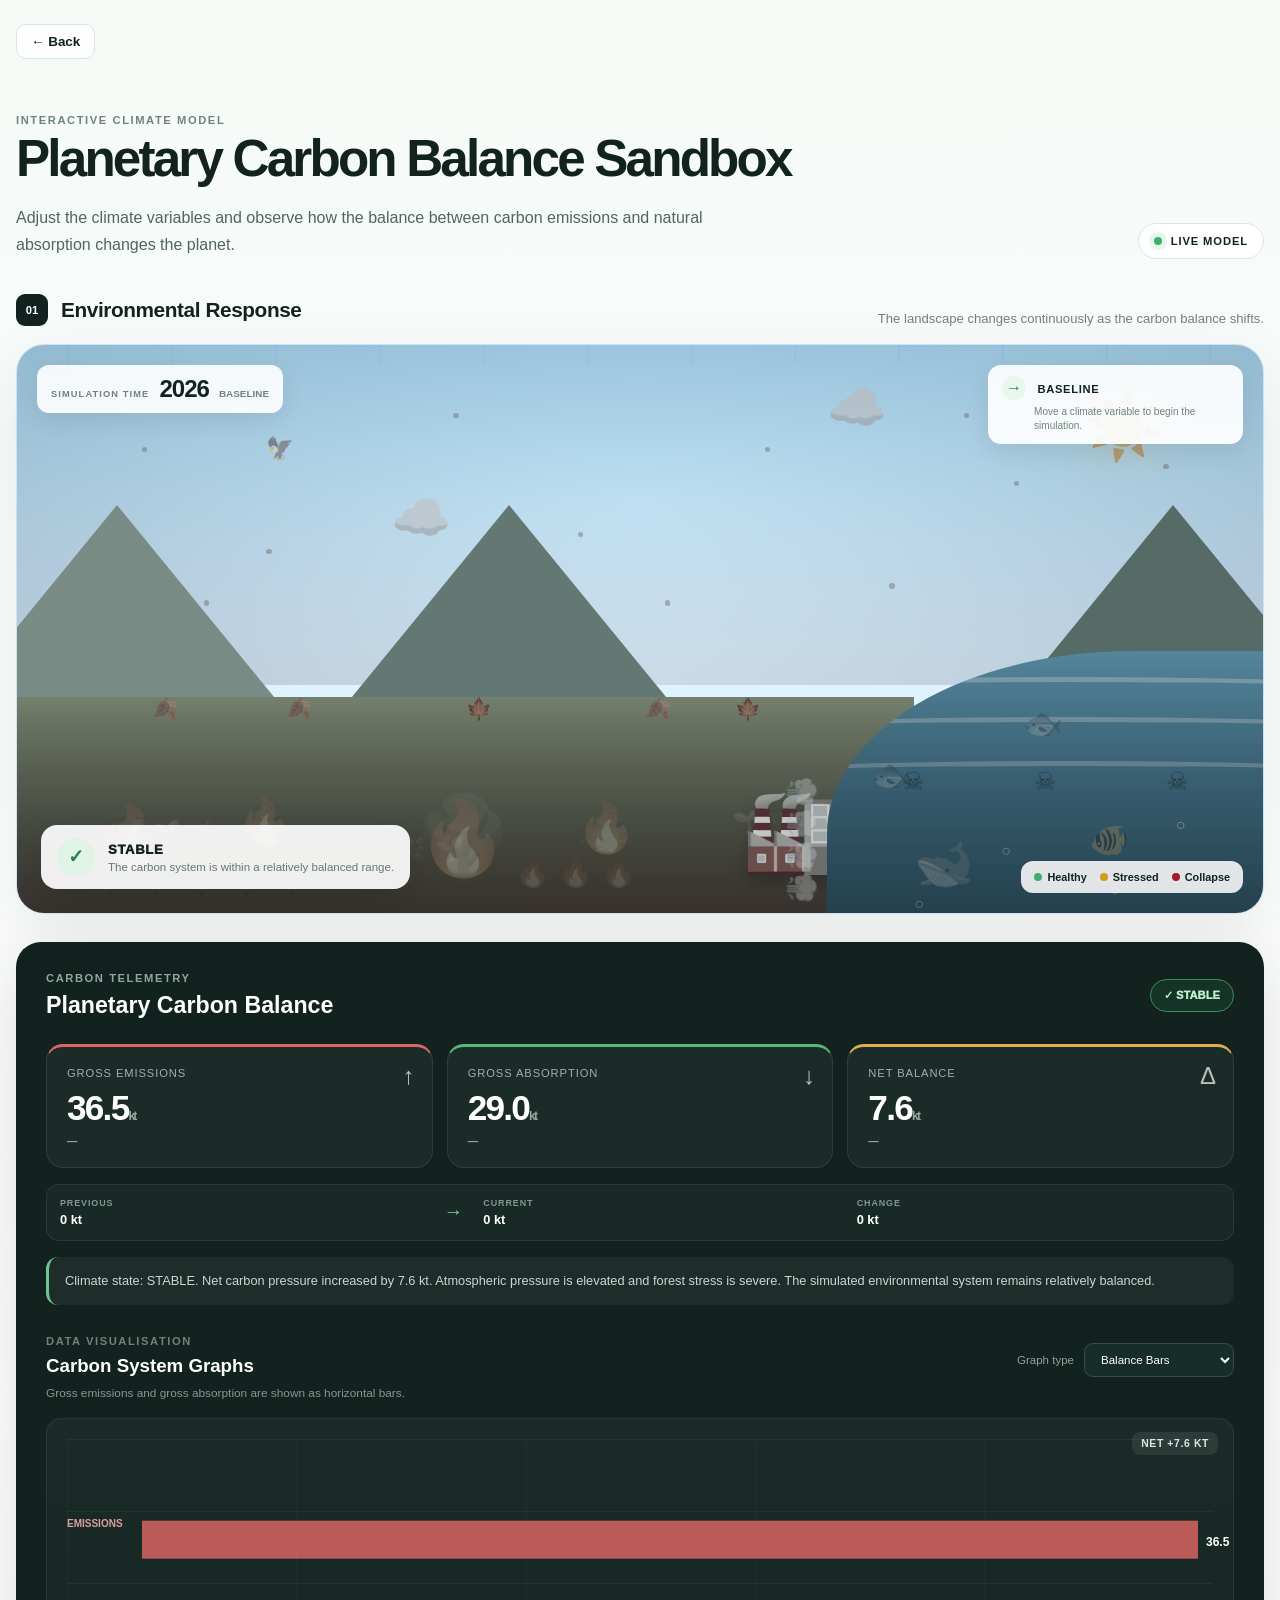
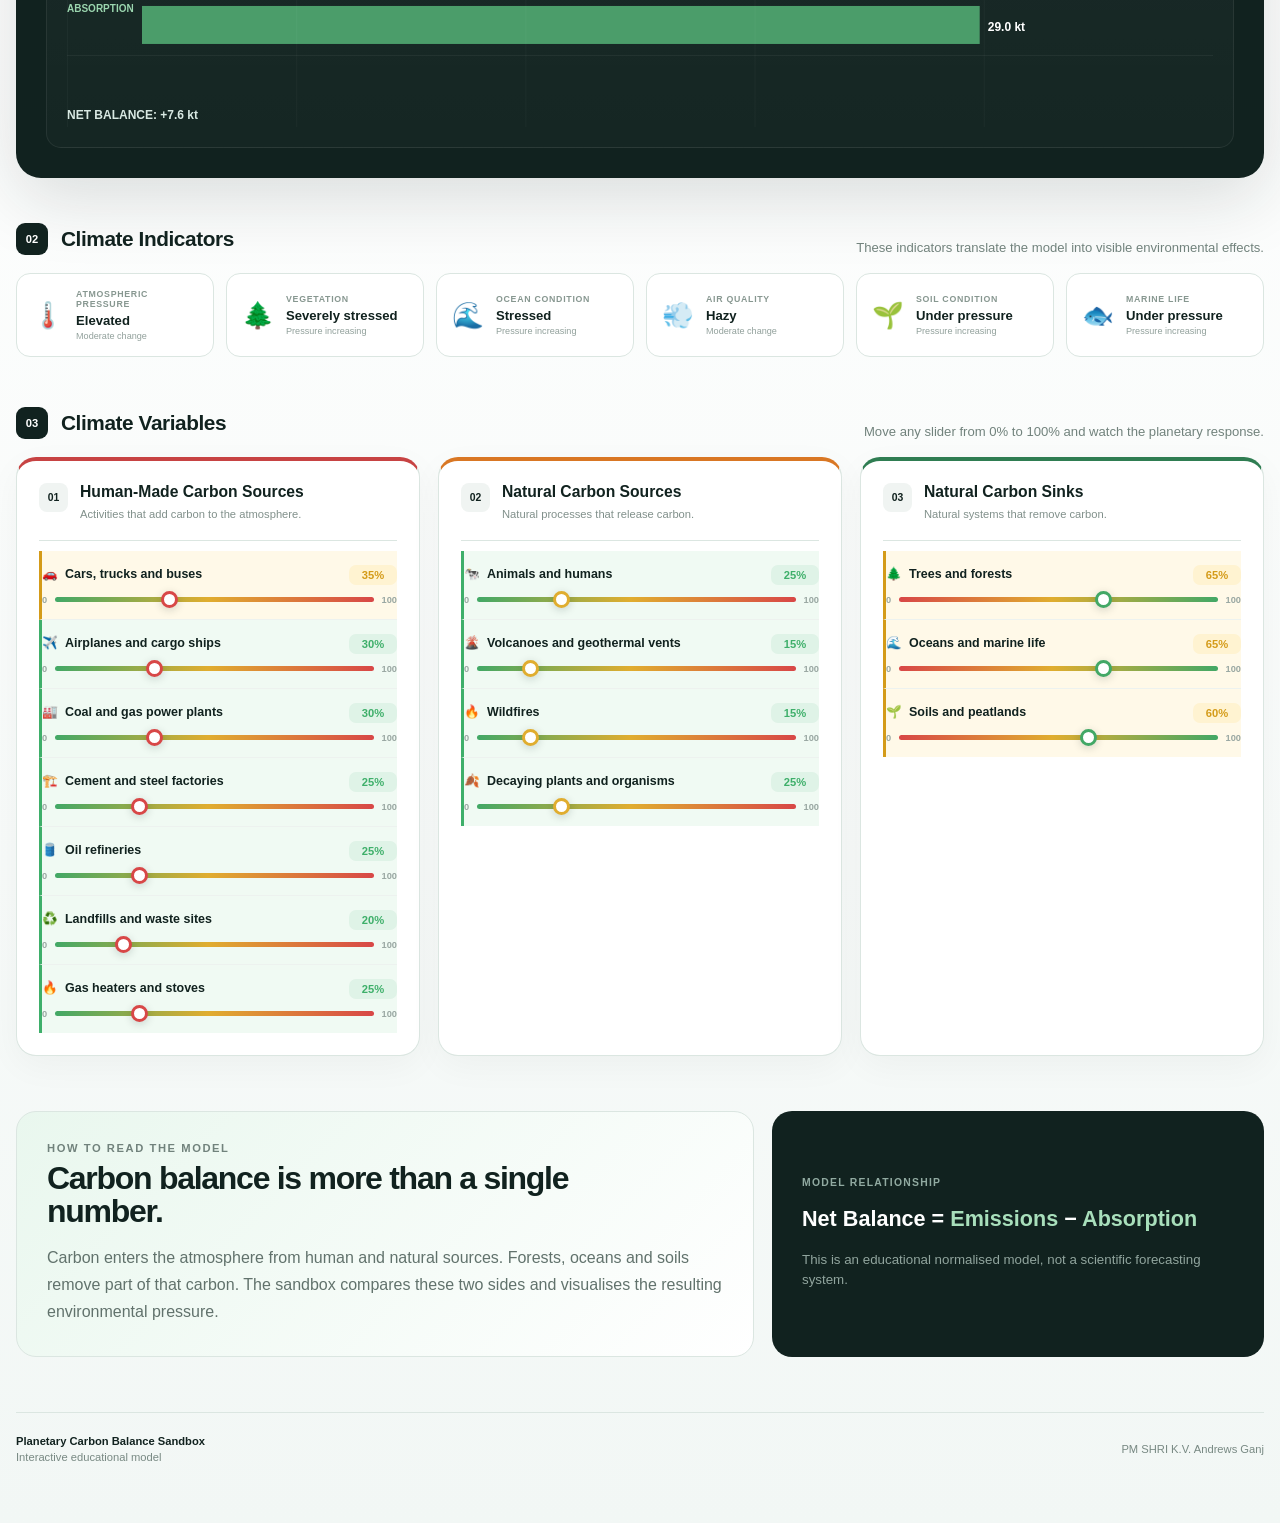
==== commit 71b30548: "Add files via upload" ====
--- a/sandbox.html
+++ b/sandbox.html
@@ -1,415 +1,157 @@
 <!DOCTYPE html>
 <html lang="en">
 <head>
-    <meta charset="UTF-8">
-    <meta name="viewport" content="width=device-width, initial-scale=1.0">
-    <title>Planetary Carbon Balance Sandbox</title>
-    <meta
-        name="description"
-        content="Interactive planetary carbon balance sandbox showing how human emissions and natural carbon sinks affect environmental conditions."
-    >
-    <link rel="stylesheet" href="sandbox.css">
+<meta charset="UTF-8">
+<meta name="viewport" content="width=device-width, initial-scale=1.0">
+<title>Planetary Carbon Balance Sandbox</title>
+<meta name="description" content="Interactive planetary carbon balance sandbox showing how human emissions and natural carbon sinks affect environmental conditions.">
+<link rel="stylesheet" href="sandbox.css">
 </head>
 <body>
-    <div class="app-shell">
-        <!-- BACK -->
-        <a href="index.html" class="back-button">
-            ← Back
-        </a>
-        <!-- HEADER -->
-        <header class="sandbox-header">
-            <div>
-                <p class="eyebrow">INTERACTIVE CLIMATE MODEL</p>
-                <h1>Planetary Carbon Balance Sandbox</h1>
-                <p class="header-description">
-                    Adjust the climate variables and observe how the balance between
-                    carbon emissions and natural absorption changes the planet.
-                </p>
-            </div>
-            <div class="model-badge">
-                <span class="pulse-dot"></span>
-                LIVE MODEL
-            </div>
-        </header>
-        <!-- =====================================================
-             ENVIRONMENTAL VISUAL STAGE
-        ====================================================== -->
-        <section class="environment-section">
-            <div class="section-heading">
-                <div>
-                    <span class="section-number">01</span>
-                    <h2>Environmental Response</h2>
-                </div>
-                <p>
-                    The landscape changes continuously as the carbon balance shifts.
-                </p>
-            </div>
-            <div id="environmentStage" class="environment-stage stable">
-                <!-- SKY -->
-                <div class="sky-layer">
-                    <div class="sun">☀️</div>
-                    <div class="cloud cloud-one">☁️</div>
-                    <div class="cloud cloud-two">☁️</div>
-                    <div class="cloud cloud-three">☁️</div>
-                    <div class="birds birds-one">🕊️ 🕊️</div>
-                    <div class="birds birds-two">🦅</div>
-                    <div class="rain-layer">
-                        <span>│</span><span>│</span><span>│</span>
-                        <span>│</span><span>│</span><span>│</span>
-                        <span>│</span><span>│</span>
-                        <span>│</span><span>│</span>
-                        <span>│</span><span>│</span>
-                    </div>
-                    <div class="lightning">⚡</div>
-                    <div class="smog-layer"></div>
-                    <div class="ash-layer"></div>
-                    <!-- FLOATING ATMOSPHERIC PARTICLES -->
-                    <div class="air-particles">
-                        <span></span><span></span><span></span>
-                        <span></span><span></span><span></span>
-                        <span></span><span></span><span></span>
-                        <span></span><span></span><span></span>
-                    </div>
-                </div>
-                <!-- MOUNTAINS -->
-                <div class="mountains">
-                    <div class="mountain mountain-a"></div>
-                    <div class="mountain mountain-b"></div>
-                    <div class="mountain mountain-c"></div>
-                </div>
-                <!-- GROUND -->
-                <div class="ground-layer">
-                    <div class="grass-patch grass-one">🌱 🌱 🌿</div>
-                    <div class="grass-patch grass-two">🌿 🌱</div>
-                    <div class="grass-patch grass-three">🌱 🌿 🌱</div>
-                    <!-- TREES -->
-                    <div class="tree tree-one">
-                        <div class="tree-fire">🔥</div>
-                        <div class="tree-normal">🌲</div>
-                    </div>
-                    <div class="tree tree-two">
-                        <div class="tree-fire">🔥</div>
-                        <div class="tree-normal">🌲</div>
-                    </div>
-                    <div class="tree tree-three">
-                        <div class="tree-fire">🔥</div>
-                        <div class="tree-normal">🌳</div>
-                    </div>
-                    <div class="tree tree-four">
-                        <div class="tree-fire">🔥</div>
-                        <div class="tree-normal">🌲</div>
-                    </div>
-                    <!-- FALLING LEAVES -->
-                    <div class="falling-leaves">
-                        <span>🍂</span>
-                        <span>🍂</span>
-                        <span>🍁</span>
-                        <span>🍂</span>
-                        <span>🍁</span>
-                    </div>
-                    <!-- FACTORY -->
-                    <div class="factory">
-                        <div class="factory-building">
-                            🏭
-                        </div>
-                        <div class="factory-smoke">
-                            <span>💨</span>
-                            <span>💨</span>
-                            <span>💨</span>
-                            <span>💨</span>
-                        </div>
-                    </div>
-                    <!-- WILDFIRE -->
-                    <div class="wildfire">
-                        🔥 🔥 🔥
-                    </div>
-                    <!-- SOIL PARTICLES -->
-                    <div class="soil-particles">
-                        <span>•</span>
-                        <span>•</span>
-                        <span>•</span>
-                        <span>•</span>
-                        <span>•</span>
-                    </div>
-                </div>
-                <!-- OCEAN -->
-                <div class="ocean-layer">
-                    <div class="wave wave-one"></div>
-                    <div class="wave wave-two"></div>
-                    <div class="wave wave-three"></div>
-                    <div class="fish fish-one">🐟</div>
-                    <div class="fish fish-two">🐠</div>
-                    <div class="fish fish-three">🐟</div>
-                    <div class="whale">🐋</div>
-                    <div class="ocean-bubbles">
-                        <span>○</span>
-                        <span>○</span>
-                        <span>○</span>
-                        <span>○</span>
-                        <span>○</span>
-                    </div>
-                    <div class="acidification">
-                        <span>☠</span>
-                        <span>☠</span>
-                        <span>☠</span>
-                    </div>
-                </div>
-                <!-- OVERALL STATUS -->
-                <div class="environment-status">
-                    <div id="statusIcon" class="status-icon">✓</div>
-                    <div>
-                        <span id="statusLabel">STABLE</span>
-                        <p id="statusDescription">
-                            The carbon system is within a relatively balanced range.
-                        </p>
-                    </div>
-                </div>
-                <!-- VISUAL LEGEND -->
-                <div class="visual-legend">
-                    <span>
-                        <i class="legend-dot healthy"></i>
-                        Healthy
-                    </span>
-                    <span>
-                        <i class="legend-dot warning"></i>
-                        Stressed
-                    </span>
-                    <span>
-                        <i class="legend-dot critical"></i>
-                        Collapse
-                    </span>
-                </div>
-            </div>
-        </section>
-        <!-- =====================================================
-             TELEMETRY
-        ====================================================== -->
-        <section class="telemetry-section">
-            <div class="telemetry-card">
-                <div class="telemetry-header">
-                    <div>
-                        <p class="eyebrow">CARBON TELEMETRY</p>
-                        <h2>Planetary Carbon Balance</h2>
-                    </div>
-                    <div
-                        id="telemetryStatus"
-                        class="telemetry-status stable-status"
-                        aria-live="polite"
-                    >
-                        ✓ STABLE
-                    </div>
-                </div>
-                <div class="telemetry-grid">
-                    <div class="metric-card emissions">
-                        <span class="metric-icon">↑</span>
-                        <p>Gross Emissions</p>
-                        <strong>
-                            <span id="emissionsValue">0</span>
-                            <small>kt</small>
-                        </strong>
-                    </div>
-                    <div class="metric-card absorption">
-                        <span class="metric-icon">↓</span>
-                        <p>Gross Absorption</p>
-                        <strong>
-                            <span id="absorptionValue">0</span>
-                            <small>kt</small>
-                        </strong>
-                    </div>
-                    <div class="metric-card balance">
-                        <span class="metric-icon">Δ</span>
-                        <p>Net Balance</p>
-                        <strong>
-                            <span id="balanceValue">0</span>
-                            <small>kt</small>
-                        </strong>
-                    </div>
-                </div>
-                <!-- ACCESSIBLE LIVE DESCRIPTION -->
-                <div
-                    id="liveClimateMessage"
-                    class="live-climate-message"
-                    aria-live="polite"
-                    aria-atomic="true"
-                >
-                    Climate state: Stable. Natural sinks are currently able to offset
-                    the modelled emissions within the defined threshold.
-                </div>
-                <!-- GRAPH CONTROLS -->
-                <div class="graph-header">
-                    <div>
-                        <p class="eyebrow">DATA VISUALISATION</p>
-                        <h3>Carbon System Graphs</h3>
-                    </div>
-                    <label class="graph-select-wrap">
-                        <span>Graph type</span>
-                        <select id="graphType">
-                            <option value="balance">Balance Bars</option>
-                            <option value="sources">Emission Sources</option>
-                            <option value="sinks">Carbon Sinks</option>
-                            <option value="donut">Source Composition</option>
-                            <option value="history">Balance History</option>
-                        </select>
-                    </label>
-                </div>
-                <div class="graph-description" id="graphDescription">
-                    Gross emissions and gross absorption are shown as horizontal bars.
-                </div>
-                <div class="chart-wrapper">
-                    <canvas id="carbonChart"></canvas>
-                </div>
-            </div>
-        </section>
-        <!-- =====================================================
-             INFORMATION STRIP
-        ====================================================== -->
-        <section class="climate-information">
-            <div class="section-heading">
-                <div>
-                    <span class="section-number">02</span>
-                    <h2>Climate Indicators</h2>
-                </div>
-                <p>
-                    These indicators translate the model into visible environmental effects.
-                </p>
-            </div>
-            <div class="indicator-grid">
-                <div class="indicator-card">
-                    <span>🌡️</span>
-                    <div>
-                        <small>ATMOSPHERIC PRESSURE</small>
-                        <strong id="airIndicator">Low</strong>
-                    </div>
-                </div>
-                <div class="indicator-card">
-                    <span>🌲</span>
-                    <div>
-                        <small>VEGETATION</small>
-                        <strong id="forestIndicator">Healthy</strong>
-                    </div>
-                </div>
-                <div class="indicator-card">
-                    <span>🌊</span>
-                    <div>
-                        <small>OCEAN CONDITION</small>
-                        <strong id="oceanIndicator">Healthy</strong>
-                    </div>
-                </div>
-                <div class="indicator-card">
-                    <span>💨</span>
-                    <div>
-                        <small>AIR QUALITY</small>
-                        <strong id="airQualityIndicator">Clear</strong>
-                    </div>
-                </div>
-                <div class="indicator-card">
-                    <span>🌱</span>
-                    <div>
-                        <small>SOIL CONDITION</small>
-                        <strong id="soilIndicator">Stable</strong>
-                    </div>
-                </div>
-                <div class="indicator-card">
-                    <span>🐟</span>
-                    <div>
-                        <small>MARINE LIFE</small>
-                        <strong id="marineIndicator">Active</strong>
-                    </div>
-                </div>
-            </div>
-        </section>
-        <!-- =====================================================
-             CONTROL MATRIX
-        ====================================================== -->
-        <section class="controls-section">
-            <div class="section-heading">
-                <div>
-                    <span class="section-number">03</span>
-                    <h2>Climate Variables</h2>
-                </div>
-                <p>
-                    Move any slider from 0% to 100% and watch the planetary response.
-                </p>
-            </div>
-            <div class="controls-grid">
-                <!-- HUMAN SOURCES -->
-                <div class="control-column human-column">
-                    <div class="column-title">
-                        <span>01</span>
-                        <div>
-                            <h3>Human-Made Carbon Sources</h3>
-                            <p>Activities that add carbon to the atmosphere.</p>
-                        </div>
-                    </div>
-                    <div id="humanControls"></div>
-                </div>
-                <!-- NATURAL SOURCES -->
-                <div class="control-column natural-column">
-                    <div class="column-title">
-                        <span>02</span>
-                        <div>
-                            <h3>Natural Carbon Sources</h3>
-                            <p>Natural processes that release carbon.</p>
-                        </div>
-                    </div>
-                    <div id="naturalControls"></div>
-                </div>
-                <!-- NATURAL SINKS -->
-                <div class="control-column sink-column">
-                    <div class="column-title">
-                        <span>03</span>
-                        <div>
-                            <h3>Natural Carbon Sinks</h3>
-                            <p>Natural systems that remove carbon.</p>
-                        </div>
-                    </div>
-                    <div id="sinkControls"></div>
-                </div>
-            </div>
-        </section>
-        <!-- =====================================================
-             EXPLANATION
-        ====================================================== -->
-        <section class="explanation-section">
-            <div class="explanation-main">
-                <p class="eyebrow">HOW TO READ THE MODEL</p>
-                <h2>
-                    Carbon balance is more than a single number.
-                </h2>
-                <p>
-                    Carbon enters the atmosphere from human and natural sources.
-                    Forests, oceans and soils remove part of that carbon. The sandbox
-                    compares these two sides and visualises the resulting environmental
-                    pressure.
-                </p>
-            </div>
-            <div class="formula-card">
-                <span>MODEL RELATIONSHIP</span>
-                <strong>
-                    Net Balance =
-                    <b>Emissions</b>
-                    −
-                    <b>Absorption</b>
-                </strong>
-                <small>
-                    This is an educational normalised model, not a scientific
-                    forecasting system.
-                </small>
-            </div>
-        </section>
-        <!-- =====================================================
-             FOOTER
-        ====================================================== -->
-        <footer class="sandbox-footer">
-            <div>
-                <strong>Planetary Carbon Balance Sandbox</strong>
-                <span>Interactive educational model</span>
-            </div>
-            <span>
-                PM SHRI K.V. Andrews Ganj
-            </span>
-        </footer>
-    </div>
-    <script src="sandbox.js"></script>
+<div class="app-shell">
+<a href="index.html" class="back-button">← Back</a>
+<header class="sandbox-header">
+<div>
+<p class="eyebrow">INTERACTIVE CLIMATE MODEL</p>
+<h1>Planetary Carbon Balance Sandbox</h1>
+<p class="header-description">Adjust the climate variables and observe how the balance between carbon emissions and natural absorption changes the planet.</p>
+</div>
+<div class="model-badge"><span class="pulse-dot"></span>LIVE MODEL</div>
+</header>
+<section class="environment-section">
+<div class="section-heading">
+<div><span class="section-number">01</span><h2>Environmental Response</h2></div>
+<p>The landscape changes continuously as the carbon balance shifts.</p>
+</div>
+<div id="environmentStage" class="environment-stage stable" aria-label="Animated environmental response">
+<div class="sky-layer">
+<div class="sun">☀️</div>
+<div class="cloud cloud-one">☁️</div>
+<div class="cloud cloud-two">☁️</div>
+<div class="cloud cloud-three">☁️</div>
+<div class="birds birds-one">🕊️ 🕊️</div>
+<div class="birds birds-two">🦅</div>
+<div class="rain-layer"><span>│</span><span>│</span><span>│</span><span>│</span><span>│</span><span>│</span><span>│</span><span>│</span><span>│</span><span>│</span><span>│</span><span>│</span></div>
+<div class="lightning">⚡</div>
+<div class="smog-layer"></div>
+<div class="ash-layer"></div>
+<div class="air-particles"><span></span><span></span><span></span><span></span><span></span><span></span><span></span><span></span><span></span><span></span><span></span><span></span></div>
+</div>
+<div class="mountains"><div class="mountain mountain-a"></div><div class="mountain mountain-b"></div><div class="mountain mountain-c"></div></div>
+<div class="ground-layer">
+<div class="grass-patch grass-one">🌱 🌱 🌿</div>
+<div class="grass-patch grass-two">🌿 🌱</div>
+<div class="grass-patch grass-three">🌱 🌿 🌱</div>
+<div class="tree tree-one"><div class="tree-fire">🔥</div><div class="tree-normal">🌲</div></div>
+<div class="tree tree-two"><div class="tree-fire">🔥</div><div class="tree-normal">🌲</div></div>
+<div class="tree tree-three"><div class="tree-fire">🔥</div><div class="tree-normal">🌳</div></div>
+<div class="tree tree-four"><div class="tree-fire">🔥</div><div class="tree-normal">🌲</div></div>
+<div class="falling-leaves"><span>🍂</span><span>🍂</span><span>🍁</span><span>🍂</span><span>🍁</span></div>
+<div class="factory"><div class="factory-building">🏭</div><div class="factory-smoke"><span>💨</span><span>💨</span><span>💨</span><span>💨</span></div></div>
+<div class="wildfire">🔥 🔥 🔥</div>
+<div class="soil-particles"><span>•</span><span>•</span><span>•</span><span>•</span><span>•</span></div>
+</div>
+<div class="ocean-layer">
+<div class="wave wave-one"></div>
+<div class="wave wave-two"></div>
+<div class="wave wave-three"></div>
+<div class="fish fish-one">🐟</div>
+<div class="fish fish-two">🐠</div>
+<div class="fish fish-three">🐟</div>
+<div class="whale">🐋</div>
+<div class="ocean-bubbles"><span>○</span><span>○</span><span>○</span><span>○</span><span>○</span></div>
+<div class="acidification"><span>☠</span><span>☠</span><span>☠</span></div>
+</div>
+<div class="environment-status">
+<div id="statusIcon" class="status-icon">✓</div>
+<div><span id="statusLabel">STABLE</span><p id="statusDescription">The carbon system is within a relatively balanced range.</p></div>
+</div>
+<div class="visual-legend">
+<span><i class="legend-dot healthy"></i>Healthy</span>
+<span><i class="legend-dot warning"></i>Stressed</span>
+<span><i class="legend-dot critical"></i>Collapse</span>
+</div>
+<div class="simulation-time">
+<span class="time-label">SIMULATION TIME</span>
+<strong id="simulationYear">2026</strong>
+<span id="simulationStep">BASELINE</span>
+</div>
+<div class="change-indicator" id="changeIndicator" aria-live="polite">
+<span id="changeArrow">→</span>
+<strong id="changeTitle">BASELINE</strong>
+<small id="changeText">Move a climate variable to begin the simulation.</small>
+</div>
+</div>
+</section>
+<section class="telemetry-section">
+<div class="telemetry-card">
+<div class="telemetry-header">
+<div><p class="eyebrow">CARBON TELEMETRY</p><h2>Planetary Carbon Balance</h2></div>
+<div id="telemetryStatus" class="telemetry-status stable-status" aria-live="polite">✓ STABLE</div>
+</div>
+<div class="telemetry-grid">
+<div class="metric-card emissions" id="emissionsCard"><span class="metric-icon">↑</span><p>Gross Emissions</p><strong><span id="emissionsValue">0</span><small>kt</small></strong><div class="metric-change" id="emissionsChange">—</div></div>
+<div class="metric-card absorption" id="absorptionCard"><span class="metric-icon">↓</span><p>Gross Absorption</p><strong><span id="absorptionValue">0</span><small>kt</small></strong><div class="metric-change" id="absorptionChange">—</div></div>
+<div class="metric-card balance" id="balanceCard"><span class="metric-icon">Δ</span><p>Net Balance</p><strong><span id="balanceValue">0</span><small>kt</small></strong><div class="metric-change" id="balanceChange">—</div></div>
+</div>
+<div class="comparison-strip" aria-live="polite">
+<div><span>PREVIOUS</span><strong id="previousBalance">0 kt</strong></div>
+<div class="comparison-arrow" id="comparisonArrow">→</div>
+<div><span>CURRENT</span><strong id="currentBalance">0 kt</strong></div>
+<div><span>CHANGE</span><strong id="balanceDelta">0 kt</strong></div>
+</div>
+<div id="liveClimateMessage" class="live-climate-message" aria-live="polite" aria-atomic="true">Climate state: Stable. Natural sinks are currently able to offset the modelled emissions within the defined threshold.</div>
+<div class="graph-header">
+<div><p class="eyebrow">DATA VISUALISATION</p><h3>Carbon System Graphs</h3></div>
+<label class="graph-select-wrap"><span>Graph type</span><select id="graphType"><option value="balance">Balance Bars</option><option value="sources">Emission Sources</option><option value="sinks">Carbon Sinks</option><option value="donut">Source Composition</option><option value="history">Balance History</option></select></label>
+</div>
+<div class="graph-description" id="graphDescription">Gross emissions and gross absorption are shown as horizontal bars.</div>
+<div class="chart-wrapper"><canvas id="carbonChart"></canvas><div class="chart-live-value" id="chartLiveValue">NET 0</div></div>
+</div>
+</section>
+<section class="climate-information">
+<div class="section-heading">
+<div><span class="section-number">02</span><h2>Climate Indicators</h2></div>
+<p>These indicators translate the model into visible environmental effects.</p>
+</div>
+<div class="indicator-grid">
+<div class="indicator-card"><span>🌡️</span><div><small>ATMOSPHERIC PRESSURE</small><strong id="airIndicator">Low</strong><em id="airDetail">Stable</em></div></div>
+<div class="indicator-card"><span>🌲</span><div><small>VEGETATION</small><strong id="forestIndicator">Healthy</strong><em id="forestDetail">Stable</em></div></div>
+<div class="indicator-card"><span>🌊</span><div><small>OCEAN CONDITION</small><strong id="oceanIndicator">Healthy</strong><em id="oceanDetail">Stable</em></div></div>
+<div class="indicator-card"><span>💨</span><div><small>AIR QUALITY</small><strong id="airQualityIndicator">Clear</strong><em id="airQualityDetail">Stable</em></div></div>
+<div class="indicator-card"><span>🌱</span><div><small>SOIL CONDITION</small><strong id="soilIndicator">Stable</strong><em id="soilDetail">Stable</em></div></div>
+<div class="indicator-card"><span>🐟</span><div><small>MARINE LIFE</small><strong id="marineIndicator">Active</strong><em id="marineDetail">Stable</em></div></div>
+</div>
+</section>
+<section class="controls-section">
+<div class="section-heading">
+<div><span class="section-number">03</span><h2>Climate Variables</h2></div>
+<p>Move any slider from 0% to 100% and watch the planetary response.</p>
+</div>
+<div class="controls-grid">
+<div class="control-column human-column"><div class="column-title"><span>01</span><div><h3>Human-Made Carbon Sources</h3><p>Activities that add carbon to the atmosphere.</p></div></div><div id="humanControls"></div></div>
+<div class="control-column natural-column"><div class="column-title"><span>02</span><div><h3>Natural Carbon Sources</h3><p>Natural processes that release carbon.</p></div></div><div id="naturalControls"></div></div>
+<div class="control-column sink-column"><div class="column-title"><span>03</span><div><h3>Natural Carbon Sinks</h3><p>Natural systems that remove carbon.</p></div></div><div id="sinkControls"></div></div>
+</div>
+</section>
+<section class="explanation-section">
+<div class="explanation-main">
+<p class="eyebrow">HOW TO READ THE MODEL</p>
+<h2>Carbon balance is more than a single number.</h2>
+<p>Carbon enters the atmosphere from human and natural sources. Forests, oceans and soils remove part of that carbon. The sandbox compares these two sides and visualises the resulting environmental pressure.</p>
+</div>
+<div class="formula-card">
+<span>MODEL RELATIONSHIP</span>
+<strong>Net Balance = <b>Emissions</b> − <b>Absorption</b></strong>
+<small>This is an educational normalised model, not a scientific forecasting system.</small>
+</div>
+</section>
+<footer class="sandbox-footer">
+<div><strong>Planetary Carbon Balance Sandbox</strong><span>Interactive educational model</span></div>
+<span>PM SHRI K.V. Andrews Ganj</span>
+</footer>
+</div>
+<div id="accessibilityLive" class="sr-only" aria-live="assertive" aria-atomic="true"></div>
+<script src="sandbox.js"></script>
 </body>
 </html>
--- a/sandbox.css
+++ b/sandbox.css
@@ -1,2147 +1,204 @@
-/* =========================================================
-   PLANETARY CARBON BALANCE SANDBOX
-   ========================================================= */
 :root {
-    --ink: #11221f;
-    --ink-soft: #52645f;
-    --paper: #f7faf8;
-    --white: #ffffff;
-    --green: #2f7d52;
-    --green-light: #dff3e7;
-    --red: #c74343;
-    --red-light: #fff0f0;
-    --orange: #d97724;
-    --orange-light: #fff3e4;
-    --blue: #1976a8;
-    --blue-light: #e0f2fe;
-    --yellow: #c28a13;
-    --yellow-light: #fef3c7;
-    --danger: #a51d2d;
-    --danger-light: #fee2e2;
-    --border: #dbe6e1;
-    --shadow:
-        0 20px 60px rgba(17, 34, 31, 0.08);
+--ink:#11221f;
+--ink-soft:#52645f;
+--paper:#f7faf8;
+--white:#ffffff;
+--green:#2f7d52;
+--green-light:#dff3e7;
+--red:#c74343;
+--red-light:#fff0f0;
+--orange:#d97724;
+--orange-light:#fff3e4;
+--blue:#1976a8;
+--blue-light:#e0f2fe;
+--yellow:#c28a13;
+--yellow-light:#fef3c7;
+--danger:#a51d2d;
+--danger-light:#fee2e2;
+--border:#dbe6e1;
+--shadow:0 20px 60px rgba(17,34,31,.08);
 }
-/* =========================================================
-   RESET
-   ========================================================= */
-* {
-    box-sizing: border-box;
-}
-html {
-    scroll-behavior: smooth;
-}
-body {
-    margin: 0;
-    min-height: 100vh;
-    font-family:
-        Inter,
-        "Segoe UI",
-        Arial,
-        sans-serif;
-    background:
-        linear-gradient(
-            180deg,
-            #f5faf7 0%,
-            #ffffff 45%,
-            #f2f7f5 100%
-        );
-    color: var(--ink);
-}
-button,
-input,
-select {
-    font: inherit;
-}
-/* =========================================================
-   APP
-   ========================================================= */
-.app-shell {
-    width: min(1500px, calc(100% - 32px));
-    margin: auto;
-    padding: 24px 0 60px;
-}
-/* =========================================================
-   BACK
-   ========================================================= */
-.back-button {
-    display: inline-flex;
-    align-items: center;
-    padding: 9px 14px;
-    border: 1px solid var(--border);
-    border-radius: 10px;
-    color: var(--ink);
-    background: rgba(255,255,255,0.8);
-    text-decoration: none;
-    font-size: 0.84rem;
-    font-weight: 700;
-    transition:
-        transform .2s ease,
-        box-shadow .2s ease,
-        background .2s ease;
-}
-.back-button:hover {
-    transform: translateY(-2px);
-    background: #fff;
-    box-shadow: 0 8px 20px rgba(17,34,31,.08);
-}
-/* =========================================================
-   HEADER
-   ========================================================= */
-.sandbox-header {
-    display: flex;
-    justify-content: space-between;
-    align-items: flex-end;
-    gap: 30px;
-    padding: 55px 0 35px;
-}
-.eyebrow {
-    margin: 0 0 8px;
-    font-size: 0.7rem;
-    letter-spacing: .14em;
-    font-weight: 900;
-    color: #71827c;
-}
-.sandbox-header h1 {
-    margin: 0;
-    max-width: 800px;
-    font-size: clamp(2rem, 4vw, 4.5rem);
-    line-height: .98;
-    letter-spacing: -.055em;
-}
-.header-description {
-    max-width: 720px;
-    margin: 20px 0 0;
-    color: var(--ink-soft);
-    line-height: 1.7;
-    font-size: 1rem;
-}
-.model-badge {
-    flex-shrink: 0;
-    display: flex;
-    align-items: center;
-    gap: 9px;
-    padding: 11px 15px;
-    border: 1px solid var(--border);
-    border-radius: 999px;
-    background: #fff;
-    font-size: .7rem;
-    font-weight: 900;
-    letter-spacing: .08em;
-}
-.pulse-dot {
-    width: 8px;
-    height: 8px;
-    border-radius: 50%;
-    background: #3eaf6a;
-    box-shadow: 0 0 0 5px rgba(62,175,106,.12);
-    animation: livePulse 1.6s infinite;
-}
-@keyframes livePulse {
-    50% {
-        box-shadow: 0 0 0 9px rgba(62,175,106,0);
-    }
-}
-/* =========================================================
-   SECTION HEADINGS
-   ========================================================= */
-.section-heading {
-    display: flex;
-    justify-content: space-between;
-    align-items: end;
-    gap: 30px;
-    margin-bottom: 18px;
-}
-.section-heading > div {
-    display: flex;
-    align-items: center;
-    gap: 13px;
-}
-.section-number {
-    display: grid;
-    place-items: center;
-    width: 32px;
-    height: 32px;
-    border-radius: 9px;
-    background: var(--ink);
-    color: #fff;
-    font-size: .7rem;
-    font-weight: 900;
-}
-.section-heading h2 {
-    margin: 0;
-    font-size: 1.3rem;
-    letter-spacing: -.02em;
-}
-.section-heading > p {
-    margin: 0;
-    color: #71827c;
-    font-size: .82rem;
-}
-/* =========================================================
-   ENVIRONMENT
-   ========================================================= */
-.environment-stage {
-    position: relative;
-    height: 570px;
-    overflow: hidden;
-    border-radius: 28px;
-    background: #dff3ff;
-    border: 1px solid rgba(17,34,31,.08);
-    box-shadow: var(--shadow);
-    isolation: isolate;
-    transition:
-        background 1.2s ease,
-        filter 1.2s ease;
-}
-/* SKY */
-.sky-layer {
-    position: absolute;
-    inset: 0 0 40% 0;
-    overflow: hidden;
-    background:
-        linear-gradient(
-            180deg,
-            #aee1fa 0%,
-            #e0f2fe 100%
-        );
-    transition:
-        background 1s ease;
-}
-.sun {
-    position: absolute;
-    top: 45px;
-    right: 100px;
-    font-size: 4rem;
-    filter: drop-shadow(0 0 18px rgba(255,205,70,.5));
-    animation: sunFloat 5s ease-in-out infinite;
-}
-@keyframes sunFloat {
-    50% {
-        transform: translateY(-7px);
-    }
-}
-/* CLOUDS */
-.cloud {
-    position: absolute;
-    font-size: 3rem;
-    opacity: .75;
-    animation:
-        cloudMove 35s linear infinite;
-}
-.cloud-one {
-    top: 70px;
-    left: -100px;
-}
-.cloud-two {
-    top: 145px;
-    left: 30%;
-    animation-duration: 45s;
-}
-.cloud-three {
-    top: 35px;
-    left: 65%;
-    animation-duration: 50s;
-}
-@keyframes cloudMove {
-    from {
-        transform: translateX(-100px);
-    }
-    to {
-        transform: translateX(1200px);
-    }
-}
-/* BIRDS */
-.birds {
-    position: absolute;
-    font-size: 1.4rem;
-    animation:
-        birdFly 14s linear infinite;
-}
-.birds-one {
-    top: 130px;
-    left: -100px;
-}
-.birds-two {
-    top: 90px;
-    left: 20%;
-    animation-delay: 5s;
-}
-@keyframes birdFly {
-    from {
-        transform: translateX(-100px);
-    }
-    to {
-        transform: translateX(1200px);
-    }
-}
-/* RAIN */
-.rain-layer {
-    position: absolute;
-    inset: 0;
-    display: flex;
-    justify-content: space-around;
-    opacity: 0;
-    pointer-events: none;
-}
-.rain-layer span {
-    color: #5aa9d6;
-    animation:
-        rainFall .8s linear infinite;
-}
-.rain-layer span:nth-child(2n) {
-    animation-delay: .2s;
-}
-.rain-layer span:nth-child(3n) {
-    animation-delay: .4s;
-}
-@keyframes rainFall {
-    from {
-        transform: translateY(-50px);
-    }
-    to {
-        transform: translateY(400px);
-    }
-}
-/* LIGHTNING */
-.lightning {
-    position: absolute;
-    top: 80px;
-    right: 35%;
-    font-size: 4rem;
-    opacity: 0;
-    animation: lightningFlash 3s infinite;
-}
-@keyframes lightningFlash {
-    0%, 90%, 100% {
-        opacity: 0;
-    }
-    92% {
-        opacity: 1;
-    }
-    94% {
-        opacity: 0;
-    }
-    96% {
-        opacity: 1;
-    }
-}
-/* ATMOSPHERIC PARTICLES */
-.air-particles {
-    position: absolute;
-    inset: 0;
-}
-.air-particles span {
-    position: absolute;
-    width: 4px;
-    height: 4px;
-    border-radius: 50%;
-    background: rgba(255,255,255,.8);
-    animation: atmosphericFloat 9s infinite ease-in-out;
-}
-.air-particles span:nth-child(1) {
-    left: 10%;
-    top: 30%;
-}
-.air-particles span:nth-child(2) {
-    left: 20%;
-    top: 60%;
-    animation-delay: 1s;
-}
-.air-particles span:nth-child(3) {
-    left: 35%;
-    top: 20%;
-    animation-delay: 2s;
-}
-.air-particles span:nth-child(4) {
-    left: 45%;
-    top: 55%;
-    animation-delay: 3s;
-}
-.air-particles span:nth-child(5) {
-    left: 60%;
-    top: 30%;
-    animation-delay: 1.5s;
-}
-.air-particles span:nth-child(6) {
-    left: 70%;
-    top: 70%;
-    animation-delay: 4s;
-}
-.air-particles span:nth-child(7) {
-    left: 80%;
-    top: 40%;
-    animation-delay: 2.5s;
-}
-.air-particles span:nth-child(8) {
-    left: 90%;
-    top: 65%;
-    animation-delay: 3.5s;
-}
-.air-particles span:nth-child(9) {
-    left: 15%;
-    top: 75%;
-    animation-delay: 4s;
-}
-.air-particles span:nth-child(10) {
-    left: 52%;
-    top: 75%;
-    animation-delay: 2s;
-}
-.air-particles span:nth-child(11) {
-    left: 76%;
-    top: 20%;
-    animation-delay: 5s;
-}
-.air-particles span:nth-child(12) {
-    left: 92%;
-    top: 35%;
-    animation-delay: 1s;
-}
-@keyframes atmosphericFloat {
-    50% {
-        transform: translateY(-30px) translateX(15px);
-    }
-}
-/* SMOG */
-.smog-layer {
-    position: absolute;
-    inset: 0;
-    background:
-        radial-gradient(
-            ellipse at center,
-            rgba(71,85,105,.0),
-            rgba(71,85,105,.0)
-        );
-    opacity: 0;
-    transition: opacity 1s ease;
-}
-/* ASH */
-.ash-layer {
-    position: absolute;
-    inset: 0;
-    background-image:
-        radial-gradient(
-            circle,
-            rgba(50,50,50,.4) 1px,
-            transparent 1px
-        );
-    background-size: 35px 35px;
-    opacity: 0;
-    animation: ashMove 5s linear infinite;
-}
-@keyframes ashMove {
-    to {
-        background-position: 50px 120px;
-    }
-}
-/* MOUNTAINS */
-.mountains {
-    position: absolute;
-    bottom: 33%;
-    left: 0;
-    width: 100%;
-    height: 220px;
-    overflow: hidden;
-}
-.mountain {
-    position: absolute;
-    bottom: 0;
-    width: 0;
-    height: 0;
-    border-left: 180px solid transparent;
-    border-right: 180px solid transparent;
-    border-bottom: 220px solid #7c9b91;
-}
-.mountain-a {
-    left: -80px;
-}
-.mountain-b {
-    left: 25%;
-    border-bottom-color: #66867d;
-}
-.mountain-c {
-    right: -90px;
-    border-bottom-color: #56786e;
-}
-/* GROUND */
-.ground-layer {
-    position: absolute;
-    left: 0;
-    bottom: 0;
-    width: 72%;
-    height: 38%;
-    background:
-        linear-gradient(
-            180deg,
-            #6ea34c,
-            #47753a 60%,
-            #66452d
-        );
-    transition:
-        background 1s ease,
-        filter 1s ease;
-}
-/* GRASS */
-.grass-patch {
-    position: absolute;
-    font-size: 1.7rem;
-    transition:
-        filter 1s ease,
-        transform 1s ease;
-}
-.grass-one {
-    left: 10%;
-    bottom: 30%;
-}
-.grass-two {
-    left: 42%;
-    bottom: 22%;
-}
-.grass-three {
-    right: 8%;
-    bottom: 35%;
-}
-/* TREES */
-.tree {
-    position: absolute;
-    z-index: 5;
-    transition:
-        transform 1s ease,
-        filter 1s ease;
-}
-.tree-normal,
-.tree-fire {
-    font-size: 4.2rem;
-    transition:
-        opacity .7s ease,
-        transform .7s ease;
-}
-.tree-fire {
-    position: absolute;
-    inset: 0;
-    opacity: 0;
-}
-.tree-one {
-    left: 8%;
-    bottom: 17%;
-}
-.tree-two {
-    left: 23%;
-    bottom: 24%;
-    transform: scale(.75);
-}
-.tree-three {
-    left: 45%;
-    bottom: 16%;
-    transform: scale(1.2);
-}
-.tree-four {
-    left: 61%;
-    bottom: 21%;
-    transform: scale(.8);
-}
-/* LEAVES */
-.falling-leaves {
-    position: absolute;
-    inset: 0;
-    opacity: 0;
-    pointer-events: none;
-}
-.falling-leaves span {
-    position: absolute;
-    font-size: 1.3rem;
-    animation: leafFall 5s linear infinite;
-}
-.falling-leaves span:nth-child(1) {
-    left: 15%;
-    animation-delay: 0s;
-}
-.falling-leaves span:nth-child(2) {
-    left: 30%;
-    animation-delay: 1s;
-}
-.falling-leaves span:nth-child(3) {
-    left: 50%;
-    animation-delay: 2s;
-}
-.falling-leaves span:nth-child(4) {
-    left: 70%;
-    animation-delay: 3s;
-}
-.falling-leaves span:nth-child(5) {
-    left: 80%;
-    animation-delay: 4s;
-}
-@keyframes leafFall {
-    from {
-        top: -20px;
-        transform: rotate(0);
-    }
-    to {
-        top: 300px;
-        transform: rotate(360deg);
-    }
-}
-/* FACTORY */
-.factory {
-    position: absolute;
-    right: 8%;
-    bottom: 16%;
-    z-index: 8;
-}
-.factory-building {
-    font-size: 5rem;
-    filter: drop-shadow(0 7px 5px rgba(0,0,0,.2));
-}
-.factory-smoke {
-    position: absolute;
-    left: 40%;
-    top: -20px;
-    display: flex;
-    flex-direction: column;
-    gap: 0;
-    opacity: .2;
-}
-.factory-smoke span {
-    display: block;
-    font-size: 2rem;
-    animation: smokeRise 4s ease-out infinite;
-}
-.factory-smoke span:nth-child(2) {
-    animation-delay: 1s;
-}
-.factory-smoke span:nth-child(3) {
-    animation-delay: 2s;
-}
-.factory-smoke span:nth-child(4) {
-    animation-delay: 3s;
-}
-@keyframes smokeRise {
-    from {
-        transform: translate(0,0) scale(.5);
-        opacity: .3;
-    }
-    to {
-        transform: translate(40px,-130px) scale(2);
-        opacity: 0;
-    }
-}
-/* WILDFIRE */
-.wildfire {
-    position: absolute;
-    right: 30%;
-    bottom: 10%;
-    opacity: 0;
-    font-size: 2rem;
-    animation: fireFlicker .7s infinite alternate;
-}
-@keyframes fireFlicker {
-    from {
-        transform: scale(.95);
-    }
-    to {
-        transform: scale(1.12);
-    }
-}
-/* SOIL */
-.soil-particles {
-    position: absolute;
-    bottom: 10px;
-    left: 10%;
-    display: flex;
-    gap: 40px;
-    color: rgba(255,255,255,.25);
-    animation: soilMove 3s ease-in-out infinite;
-}
-@keyframes soilMove {
-    50% {
-        transform: translateY(-4px);
-    }
-}
-/* OCEAN */
-.ocean-layer {
-    position: absolute;
-    right: 0;
-    bottom: 0;
-    width: 35%;
-    height: 46%;
-    overflow: hidden;
-    background:
-        linear-gradient(
-            180deg,
-            #3ca7d8,
-            #146c9c
-        );
-    border-radius: 70% 0 0 0;
-    transition:
-        background 1s ease,
-        filter 1s ease;
-}
-/* WAVES */
-.wave {
-    position: absolute;
-    left: -20%;
-    top: 10%;
-    width: 150%;
-    height: 25px;
-    border-radius: 50%;
-    border-top: 5px solid rgba(255,255,255,.5);
-    animation: waveMove 4s linear infinite;
-}
-.wave-two {
-    top: 25%;
-    animation-duration: 5s;
-}
-.wave-three {
-    top: 42%;
-    animation-duration: 6s;
-}
-@keyframes waveMove {
-    from {
-        transform: translateX(-10%);
-    }
-    to {
-        transform: translateX(10%);
-    }
-}
-/* FISH */
-.fish {
-    position: absolute;
-    font-size: 2rem;
-    animation: fishSwim 7s linear infinite;
-}
-.fish-one {
-    top: 40%;
-    left: 10%;
-}
-.fish-two {
-    top: 65%;
-    left: 60%;
-    animation-delay: 2s;
-}
-.fish-three {
-    top: 20%;
-    left: 45%;
-    animation-delay: 4s;
-}
-@keyframes fishSwim {
-    50% {
-        transform: translateX(100px);
-    }
-}
-/* WHALE */
-.whale {
-    position: absolute;
-    bottom: 8%;
-    left: 20%;
-    font-size: 3rem;
-    animation: whaleSwim 9s ease-in-out infinite;
-}
-@keyframes whaleSwim {
-    50% {
-        transform: translateX(130px) translateY(-15px);
-    }
-}
-/* BUBBLES */
-.ocean-bubbles span {
-    position: absolute;
-    color: rgba(255,255,255,.7);
-    animation: bubbleRise 4s linear infinite;
-}
-.ocean-bubbles span:nth-child(1) {
-    left: 20%;
-    bottom: 0;
-}
-.ocean-bubbles span:nth-child(2) {
-    left: 40%;
-    bottom: 20%;
-    animation-delay: 1s;
-}
-.ocean-bubbles span:nth-child(3) {
-    left: 65%;
-    bottom: 5%;
-    animation-delay: 2s;
-}
-.ocean-bubbles span:nth-child(4) {
-    left: 80%;
-    bottom: 30%;
-    animation-delay: 3s;
-}
-.ocean-bubbles span:nth-child(5) {
-    left: 50%;
-    bottom: 10%;
-    animation-delay: 1.5s;
-}
-@keyframes bubbleRise {
-    to {
-        transform: translateY(-150px);
-        opacity: 0;
-    }
-}
-/* ACIDIFICATION */
-.acidification {
-    position: absolute;
-    inset: 0;
-    display: flex;
-    align-items: center;
-    justify-content: space-around;
-    opacity: 0;
-    font-size: 1.7rem;
-}
-/* =========================================================
-   ENVIRONMENT STATES
-   ========================================================= */
-/* WARNING */
-.environment-stage.warning {
-    background: #fef3c7;
-}
-.environment-stage.warning .sky-layer {
-    background:
-        linear-gradient(
-            180deg,
-            #cbd5e1,
-            #fef3c7
-        );
-}
-.environment-stage.warning .smog-layer {
-    opacity: .7;
-    background:
-        radial-gradient(
-            ellipse,
-            rgba(100,116,139,.16),
-            rgba(100,116,139,.04)
-        );
-}
-.environment-stage.warning .ground-layer {
-    background:
-        linear-gradient(
-            180deg,
-            #7e7b3e,
-            #6d5a31
-        );
-}
-.environment-stage.warning .tree-normal {
-    filter: saturate(.5);
-}
-.environment-stage.warning .falling-leaves {
-    opacity: 1;
-}
-.environment-stage.warning .rain-layer {
-    opacity: .12;
-}
-.environment-stage.warning .factory-smoke {
-    opacity: .7;
-}
-.environment-stage.warning .ocean-layer {
-    background:
-        linear-gradient(
-            180deg,
-            #6b9eae,
-            #356d7c
-        );
-}
-.environment-stage.warning .fish {
-    animation-duration: 10s;
-}
-/* CRITICAL */
-.environment-stage.critical {
-    background: #fee2e2;
-    animation: criticalPulse 2.5s infinite;
-}
-@keyframes criticalPulse {
-    50% {
-        box-shadow:
-            0 0 0 5px rgba(165,29,45,.05),
-            0 20px 80px rgba(165,29,45,.18);
-    }
-}
-.environment-stage.critical .sky-layer {
-    background:
-        linear-gradient(
-            180deg,
-            #64707c,
-            #fee2e2
-        );
-}
-.environment-stage.critical .sun {
-    filter:
-        grayscale(1)
-        brightness(.7);
-}
-.environment-stage.critical .smog-layer {
-    opacity: 1;
-    background:
-        linear-gradient(
-            180deg,
-            rgba(71,85,105,.48),
-            rgba(71,85,105,.20)
-        );
-}
-.environment-stage.critical .ash-layer {
-    opacity: .65;
-}
-.environment-stage.critical .ground-layer {
-    background:
-        linear-gradient(
-            180deg,
-            #555555,
-            #292929
-        );
-}
-.environment-stage.critical .tree-normal {
-    opacity: 0;
-}
-.environment-stage.critical .tree-fire {
-    opacity: 1;
-}
-.environment-stage.critical .wildfire {
-    opacity: 1;
-}
-.environment-stage.critical .factory-smoke {
-    opacity: 1;
-}
-.environment-stage.critical .ocean-layer {
-    background:
-        linear-gradient(
-            180deg,
-            #39444b,
-            #172126
-        );
-    filter: saturate(.4);
-}
-.environment-stage.critical .fish,
-.environment-stage.critical .whale {
-    opacity: .2;
-}
-.environment-stage.critical .acidification {
-    opacity: 1;
-}
-.environment-stage.critical .rain-layer {
-    opacity: .35;
-}
-.environment-stage.critical .lightning {
-    opacity: .7;
-}
-.environment-stage.critical .air-particles span {
-    background: rgba(40,40,40,.8);
-}
-/* =========================================================
-   STATUS
-   ========================================================= */
-.environment-status {
-    position: absolute;
-    left: 24px;
-    bottom: 24px;
-    display: flex;
-    align-items: center;
-    gap: 13px;
-    padding: 13px 16px;
-    min-width: 310px;
-    border-radius: 16px;
-    background: rgba(255,255,255,.92);
-    box-shadow: 0 10px 35px rgba(0,0,0,.12);
-    z-index: 30;
-}
-.status-icon {
-    display: grid;
-    place-items: center;
-    width: 38px;
-    height: 38px;
-    border-radius: 50%;
-    background: var(--green-light);
-    color: var(--green);
-    font-weight: 1000;
-    font-size: 1.2rem;
-}
-.environment-status #statusLabel {
-    font-size: .82rem;
-    font-weight: 1000;
-    letter-spacing: .05em;
-}
-.environment-status p {
-    margin: 3px 0 0;
-    font-size: .72rem;
-    color: #667873;
-}
-.visual-legend {
-    position: absolute;
-    right: 20px;
-    bottom: 20px;
-    display: flex;
-    gap: 13px;
-    padding: 10px 13px;
-    border-radius: 12px;
-    background: rgba(255,255,255,.86);
-    z-index: 30;
-    font-size: .68rem;
-    font-weight: 800;
-}
-.visual-legend span {
-    display: flex;
-    align-items: center;
-    gap: 5px;
-}
-.legend-dot {
-    width: 8px;
-    height: 8px;
-    border-radius: 50%;
-}
-.legend-dot.healthy {
-    background: #3eaf6a;
-}
-.legend-dot.warning {
-    background: #d49b19;
-}
-.legend-dot.critical {
-    background: #a51d2d;
-}
-/* =========================================================
-   TELEMETRY
-   ========================================================= */
-.telemetry-section {
-    margin-top: 28px;
-}
-.telemetry-card {
-    padding: 30px;
-    background: var(--ink);
-    color: #fff;
-    border-radius: 25px;
-    box-shadow:
-        0 20px 70px rgba(17,34,31,.15);
-}
-.telemetry-header {
-    display: flex;
-    justify-content: space-between;
-    align-items: center;
-    gap: 20px;
-}
-.telemetry-header .eyebrow {
-    color: #91aaa1;
-}
-.telemetry-header h2 {
-    margin: 0;
-    font-size: 1.45rem;
-}
-.telemetry-status {
-    padding: 9px 13px;
-    border-radius: 999px;
-    font-size: .7rem;
-    font-weight: 1000;
-    border: 1px solid;
-}
-.stable-status {
-    color: #b8f3cb;
-    border-color: #3c8d5c;
-    background: rgba(62,175,106,.12);
-}
-.warning-status {
-    color: #ffe5a0;
-    border-color: #a17a19;
-    background: rgba(194,138,19,.12);
-}
-.critical-status {
-    color: #ffb7bd;
-    border-color: #a51d2d;
-    background: rgba(165,29,45,.2);
-}
-/* METRICS */
-.telemetry-grid {
-    display: grid;
-    grid-template-columns:
-        repeat(3, 1fr);
-    gap: 14px;
-    margin-top: 25px;
-}
-.metric-card {
-    position: relative;
-    padding: 20px;
-    border: 1px solid rgba(255,255,255,.09);
-    border-radius: 17px;
-    background: rgba(255,255,255,.045);
-    overflow: hidden;
-    transition:
-        transform .25s ease,
-        background .25s ease;
-}
-.metric-card:hover {
-    transform: translateY(-3px);
-    background: rgba(255,255,255,.07);
-}
-.metric-card p {
-    margin: 0 0 9px;
-    color: #9db1ab;
-    font-size: .7rem;
-    text-transform: uppercase;
-    letter-spacing: .08em;
-}
-.metric-card strong {
-    display: block;
-    font-size: 2.2rem;
-    letter-spacing: -.05em;
-    transition: transform .25s ease;
-}
-.metric-card small {
-    font-size: .75rem;
-    color: #94aaa2;
-}
-.metric-icon {
-    position: absolute;
-    top: 15px;
-    right: 17px;
-    font-size: 1.5rem;
-    opacity: .7;
-}
-.emissions {
-    border-top: 3px solid #df6666;
-}
-.absorption {
-    border-top: 3px solid #57b87b;
-}
-.balance {
-    border-top: 3px solid #e1ad4d;
-}
-/* LIVE MESSAGE */
-.live-climate-message {
-    margin-top: 16px;
-    padding: 14px 16px;
-    border-radius: 12px;
-    background: rgba(255,255,255,.05);
-    border-left: 3px solid #6fc58e;
-    color: #c8d7d2;
-    font-size: .8rem;
-    line-height: 1.6;
-}
-/* GRAPH */
-.graph-header {
-    display: flex;
-    justify-content: space-between;
-    align-items: end;
-    margin-top: 30px;
-    gap: 20px;
-}
-.graph-header h3 {
-    margin: 0;
-}
-.graph-select-wrap {
-    display: flex;
-    align-items: center;
-    gap: 10px;
-    color: #8fa39c;
-    font-size: .72rem;
-}
-.graph-select-wrap select {
-    padding: 9px 12px;
-    border: 1px solid rgba(255,255,255,.14);
-    border-radius: 9px;
-    background: #172d29;
-    color: #fff;
-    outline: none;
-}
-.graph-description {
-    margin-top: 9px;
-    color: #849a92;
-    font-size: .74rem;
-}
-.chart-wrapper {
-    position: relative;
-    height: 330px;
-    margin-top: 18px;
-    border-radius: 15px;
-    background:
-        linear-gradient(
-            180deg,
-            rgba(255,255,255,.035),
-            rgba(255,255,255,.015)
-        );
-    border: 1px solid rgba(255,255,255,.07);
-}
-#carbonChart {
-    width: 100%;
-    height: 100%;
-    display: block;
-}
-/* =========================================================
-   INDICATORS
-   ========================================================= */
-.climate-information {
-    margin-top: 45px;
-}
-.indicator-grid {
-    display: grid;
-    grid-template-columns:
-        repeat(6, 1fr);
-    gap: 12px;
-}
-.indicator-card {
-    display: flex;
-    align-items: center;
-    gap: 12px;
-    padding: 15px;
-    background: #fff;
-    border: 1px solid var(--border);
-    border-radius: 14px;
-    transition:
-        transform .2s ease,
-        box-shadow .2s ease;
-}
-.indicator-card:hover {
-    transform: translateY(-3px);
-    box-shadow:
-        0 12px 25px rgba(17,34,31,.07);
-}
-.indicator-card > span {
-    font-size: 1.6rem;
-}
-.indicator-card small {
-    display: block;
-    color: #879790;
-    font-size: .55rem;
-    font-weight: 900;
-    letter-spacing: .08em;
-}
-.indicator-card strong {
-    display: block;
-    margin-top: 4px;
-    font-size: .82rem;
-}
-/* =========================================================
-   CONTROLS
-   ========================================================= */
-.controls-section {
-    margin-top: 50px;
-}
-.controls-grid {
-    display: grid;
-    grid-template-columns:
-        repeat(3, 1fr);
-    gap: 18px;
-}
-.control-column {
-    padding: 22px;
-    border-radius: 20px;
-    background: #fff;
-    border: 1px solid var(--border);
-    box-shadow:
-        0 10px 35px rgba(17,34,31,.04);
-}
-.human-column {
-    border-top: 4px solid var(--red);
-}
-.natural-column {
-    border-top: 4px solid var(--orange);
-}
-.sink-column {
-    border-top: 4px solid var(--green);
-}
-.column-title {
-    display: flex;
-    align-items: flex-start;
-    gap: 12px;
-    padding-bottom: 17px;
-    margin-bottom: 10px;
-    border-bottom: 1px solid var(--border);
-}
-.column-title > span {
-    display: grid;
-    place-items: center;
-    width: 29px;
-    height: 29px;
-    border-radius: 8px;
-    background: #f0f4f2;
-    font-size: .65rem;
-    font-weight: 900;
-}
-.column-title h3 {
-    margin: 0;
-    font-size: .98rem;
-}
-.column-title p {
-    margin: 5px 0 0;
-    color: #81908b;
-    font-size: .7rem;
-    line-height: 1.5;
-}
-/* CONTROL */
-.control-item {
-    padding: 14px 0;
-    border-bottom: 1px solid #edf2ef;
-}
-.control-item:last-child {
-    border-bottom: none;
-}
-.control-label {
-    display: flex;
-    justify-content: space-between;
-    align-items: center;
-    gap: 12px;
-    margin-bottom: 10px;
-}
-.control-name {
-    display: flex;
-    align-items: center;
-    gap: 7px;
-    font-size: .78rem;
-    line-height: 1.35;
-    font-weight: 700;
-}
-.control-value {
-    min-width: 48px;
-    padding: 4px 7px;
-    border-radius: 7px;
-    text-align: center;
-    font-size: .7rem;
-    font-weight: 900;
-}
-.human-column .control-value {
-    background: var(--red-light);
-    color: var(--red);
-}
-.natural-column .control-value {
-    background: var(--orange-light);
-    color: var(--orange);
-}
-.sink-column .control-value {
-    background: var(--green-light);
-    color: var(--green);
-}
-/* SLIDER */
-.slider-row {
-    display: flex;
-    align-items: center;
-    gap: 8px;
-}
-.slider-min,
-.slider-max {
-    color: #99a7a2;
-    font-size: .58rem;
-    font-weight: 700;
-}
-input[type="range"] {
-    width: 100%;
-    height: 5px;
-    margin: 0;
-    appearance: none;
-    border-radius: 99px;
-    background:
-        linear-gradient(
-            90deg,
-            #dce6e2,
-            #dce6e2
-        );
-    outline: none;
-    cursor: pointer;
-}
-input[type="range"]::-webkit-slider-thumb {
-    appearance: none;
-    width: 17px;
-    height: 17px;
-    border-radius: 50%;
-    background: #fff;
-    border: 3px solid var(--green);
-    box-shadow:
-        0 2px 8px rgba(17,34,31,.18);
-    transition:
-        transform .15s ease,
-        box-shadow .15s ease;
-}
-.human-column input[type="range"]::-webkit-slider-thumb {
-    border-color: var(--red);
-}
-.natural-column input[type="range"]::-webkit-slider-thumb {
-    border-color: var(--orange);
-}
-.sink-column input[type="range"]::-webkit-slider-thumb {
-    border-color: var(--green);
-}
-input[type="range"]:active::-webkit-slider-thumb {
-    transform: scale(1.3);
-    box-shadow:
-        0 0 0 8px rgba(47,125,82,.12);
-}
-/* =========================================================
-   EXPLANATION
-   ========================================================= */
-.explanation-section {
-    display: grid;
-    grid-template-columns: 1.5fr 1fr;
-    gap: 18px;
-    margin-top: 55px;
-}
-.explanation-main {
-    padding: 30px;
-    border-radius: 20px;
-    background:
-        linear-gradient(
-            135deg,
-            #e9f7ee,
-            #ffffff
-        );
-    border: 1px solid var(--border);
-}
-.explanation-main h2 {
-    max-width: 600px;
-    margin: 0 0 15px;
-    font-size: 2rem;
-    line-height: 1.05;
-    letter-spacing: -.04em;
-}
-.explanation-main p:last-child {
-    max-width: 700px;
-    margin: 0;
-    color: #61726c;
-    line-height: 1.7;
-}
-.formula-card {
-    display: flex;
-    flex-direction: column;
-    justify-content: center;
-    padding: 30px;
-    border-radius: 20px;
-    background: var(--ink);
-    color: #fff;
-}
-.formula-card span {
-    color: #91aaa1;
-    font-size: .65rem;
-    letter-spacing: .12em;
-    font-weight: 900;
-}
-.formula-card strong {
-    margin: 15px 0;
-    font-size: 1.35rem;
-    line-height: 1.5;
-}
-.formula-card b {
-    color: #a8dfbb;
-}
-.formula-card small {
-    color: #91a59e;
-    line-height: 1.5;
-}
-/* =========================================================
-   FOOTER
-   ========================================================= */
-.sandbox-footer {
-    display: flex;
-    justify-content: space-between;
-    align-items: center;
-    margin-top: 55px;
-    padding-top: 22px;
-    border-top: 1px solid var(--border);
-    color: #788983;
-    font-size: .7rem;
-}
-.sandbox-footer div {
-    display: flex;
-    flex-direction: column;
-    gap: 4px;
-}
-.sandbox-footer strong {
-    color: var(--ink);
-}
-/* =========================================================
-   RESPONSIVE
-   ========================================================= */
-@media (max-width: 1100px) {
-    .indicator-grid {
-        grid-template-columns: repeat(3, 1fr);
-    }
-    .environment-stage {
-        height: 520px;
-    }
-}
-@media (max-width: 850px) {
-    .sandbox-header {
-        flex-direction: column;
-        align-items: flex-start;
-    }
-    .controls-grid {
-        grid-template-columns: 1fr;
-    }
-    .telemetry-grid {
-        grid-template-columns: 1fr;
-    }
-    .explanation-section {
-        grid-template-columns: 1fr;
-    }
-    .indicator-grid {
-        grid-template-columns: repeat(2, 1fr);
-    }
-    .graph-header {
-        flex-direction: column;
-        align-items: flex-start;
-    }
-    .environment-stage {
-        height: 500px;
-    }
-    .ground-layer {
-        width: 100%;
-    }
-    .ocean-layer {
-        width: 50%;
-    }
-}
-@media (max-width: 600px) {
-    .app-shell {
-        width: min(100% - 20px, 1500px);
-    }
-    .sandbox-header {
-        padding-top: 35px;
-    }
-    .sandbox-header h1 {
-        font-size: 2.25rem;
-    }
-    .section-heading {
-        flex-direction: column;
-        align-items: flex-start;
-    }
-    .environment-stage {
-        height: 470px;
-        border-radius: 20px;
-    }
-    .sun {
-        right: 35px;
-        font-size: 3rem;
-    }
-    .tree-normal,
-    .tree-fire {
-        font-size: 3rem;
-    }
-    .factory-building {
-        font-size: 3.5rem;
-    }
-    .environment-status {
-        left: 12px;
-        bottom: 12px;
-        min-width: 0;
-        max-width: calc(100% - 24px);
-    }
-    .visual-legend {
-        display: none;
-    }
-    .indicator-grid {
-        grid-template-columns: 1fr;
-    }
-    .telemetry-card {
-        padding: 20px;
-    }
-    .chart-wrapper {
-        height: 280px;
-    }
-    .sandbox-footer {
-        flex-direction: column;
-        align-items: flex-start;
-        gap: 10px;
-    }
-}
-/* =========================================================
-   CONTINUOUS ENVIRONMENT UPGRADE
-   Add this AFTER the existing CSS
-   ========================================================= */
-/* ---------------------------------------------------------
-   CONTINUOUS STRESS VARIABLES
-   JavaScript will continuously update these values.
-   --------------------------------------------------------- */
-.environment-stage {
-    --stress: 0;
-    --air-stress: 0;
-    --forest-stress: 0;
-    --ocean-stress: 0;
-    --fire-stress: 0;
-    --industrial-stress: 0;
-    --soil-stress: 0;
-    --goodness: 1;
-    transition:
-        background .35s ease,
-        box-shadow .35s ease;
-}
-/* ---------------------------------------------------------
-   ATMOSPHERE — continuously changes
-   --------------------------------------------------------- */
-.sky-layer {
-    transition:
-        filter .25s linear,
-        background .4s ease;
-}
-.environment-stage .sky-layer::after {
-    content: "";
-    position: absolute;
-    inset: 0;
-    pointer-events: none;
-    background:
-        radial-gradient(
-            ellipse at 50% 100%,
-            rgba(255,255,255,.18),
-            rgba(100,116,139,.38)
-        );
-    opacity: calc(var(--air-stress) * .75);
-    transition:
-        opacity .25s linear;
-}
-/* SUN */
-.sun {
-    transition:
-        filter .25s linear,
-        opacity .25s linear,
-        transform .25s linear;
-    opacity:
-        calc(1 - var(--air-stress) * .45);
-    filter:
-        saturate(calc(1 - var(--air-stress) * .65))
-        brightness(calc(1 - var(--air-stress) * .25))
-        drop-shadow(
-            0 0
-            calc(18px + var(--air-stress) * 15px)
-            rgba(255,205,70,.45)
-        );
-}
-/* CLOUDS */
-.cloud {
-    transition:
-        opacity .25s linear,
-        filter .25s linear;
-    opacity:
-        calc(.62 + var(--air-stress) * .32);
-    filter:
-        grayscale(calc(var(--air-stress) * .85))
-        brightness(calc(1 - var(--air-stress) * .22));
-}
-.cloud-one {
-    animation-duration:
-        calc(35s - var(--air-stress) * 15s);
-}
-.cloud-two {
-    animation-duration:
-        calc(45s - var(--air-stress) * 18s);
-}
-.cloud-three {
-    animation-duration:
-        calc(50s - var(--air-stress) * 20s);
-}
-/* BIRDS gradually disappear */
-.birds {
-    opacity:
-        calc(1 - var(--air-stress) * .92);
-    transition:
-        opacity .3s linear;
-    animation-duration:
-        calc(14s + var(--air-stress) * 8s);
-}
-/* AIR PARTICLES */
-.air-particles span {
-    width:
-        calc(3px + var(--air-stress) * 5px);
-    height:
-        calc(3px + var(--air-stress) * 5px);
-    opacity:
-        calc(.35 + var(--air-stress) * .65);
-    background:
-        rgba(105,90,78,.65);
-    filter:
-        blur(calc(var(--air-stress) * 1.5px));
-    transition:
-        width .2s linear,
-        height .2s linear,
-        opacity .2s linear,
-        filter .2s linear;
-}
-/* SMOG */
-.smog-layer {
-    opacity:
-        calc(var(--air-stress) * .95);
-    background:
-        radial-gradient(
-            ellipse at 50% 45%,
-            rgba(71,85,105,.08),
-            rgba(71,85,105,.48)
-        );
-    transition:
-        opacity .2s linear;
-}
-/* ASH */
-.ash-layer {
-    opacity:
-        calc(max(0, var(--air-stress) - .48) * 1.7);
-    transition:
-        opacity .3s linear;
-}
-/* ---------------------------------------------------------
-   MOUNTAINS — atmospheric depth
-   --------------------------------------------------------- */
-.mountains {
-    filter:
-        saturate(calc(1 - var(--air-stress) * .65))
-        brightness(calc(1 - var(--air-stress) * .18));
-    transition:
-        filter .3s linear;
-}
-/* ---------------------------------------------------------
-   GROUND
-   --------------------------------------------------------- */
-.ground-layer {
-    filter:
-        saturate(calc(1 - var(--forest-stress) * .75))
-        brightness(calc(1 - var(--soil-stress) * .25));
-    transition:
-        filter .25s linear,
-        background .3s linear;
-}
-/* Add dry/brown overlay */
-.ground-layer::after {
-    content: "";
-    position: absolute;
-    inset: 0;
-    pointer-events: none;
-    background:
-        linear-gradient(
-            180deg,
-            rgba(181,145,57,.05),
-            rgba(67,45,28,.62)
-        );
-    opacity:
-        calc(var(--forest-stress) * .9);
-    transition:
-        opacity .2s linear;
-}
-/* GRASS */
-.grass-patch {
-    opacity:
-        calc(1 - var(--forest-stress) * .45);
-    filter:
-        saturate(calc(1 - var(--forest-stress) * .8))
-        brightness(calc(1 - var(--forest-stress) * .15));
-    transform:
-        scale(calc(1 - var(--forest-stress) * .12));
-    transition:
-        opacity .25s linear,
-        filter .25s linear,
-        transform .25s linear;
-}
-/* ---------------------------------------------------------
-   TREES
-   --------------------------------------------------------- */
-.tree-normal {
-    opacity:
-        calc(1 - var(--forest-stress) * .82);
-    filter:
-        saturate(calc(1 - var(--forest-stress) * .75))
-        brightness(calc(1 - var(--forest-stress) * .18));
-    transform:
-        scale(calc(1 - var(--forest-stress) * .08));
-    transition:
-        opacity .25s linear,
-        filter .25s linear,
-        transform .25s linear;
-}
-.tree-fire {
-    opacity:
-        calc(var(--fire-stress) * .92);
-    transform:
-        scale(calc(.7 + var(--fire-stress) * .5));
-    transition:
-        opacity .25s linear,
-        transform .25s linear;
-}
-/* ---------------------------------------------------------
-   FALLING LEAVES
-   --------------------------------------------------------- */
-.falling-leaves {
-    opacity:
-        calc(var(--forest-stress) * .95);
-    transition:
-        opacity .2s linear;
-}
-.falling-leaves span {
-    animation-duration:
-        calc(5s - var(--forest-stress) * 2.8s);
-}
-/* ---------------------------------------------------------
-   FACTORY
-   --------------------------------------------------------- */
-.factory-building {
-    filter:
-        saturate(calc(1 - var(--industrial-stress) * .4))
-        brightness(calc(1 - var(--industrial-stress) * .12))
-        drop-shadow(
-            0
-            calc(7px + var(--industrial-stress) * 5px)
-            calc(5px + var(--industrial-stress) * 8px)
-            rgba(0,0,0,.2)
-        );
-    transition:
-        filter .2s linear;
-}
-.factory-smoke {
-    opacity:
-        calc(.15 + var(--industrial-stress) * .85);
-    transform:
-        scale(calc(.7 + var(--industrial-stress) * .5));
-    transition:
-        opacity .2s linear,
-        transform .2s linear;
-}
-.factory-smoke span {
-    animation-duration:
-        calc(4s - var(--industrial-stress) * 2s);
-}
-/* ---------------------------------------------------------
-   WILDFIRE
-   --------------------------------------------------------- */
-.wildfire {
-    opacity:
-        calc(var(--fire-stress) * .95);
-    transform:
-        scale(calc(.55 + var(--fire-stress) * .8));
-    filter:
-        saturate(calc(1 + var(--fire-stress)));
-    transition:
-        opacity .2s linear,
-        transform .2s linear,
-        filter .2s linear;
-}
-/* ---------------------------------------------------------
-   SOIL PARTICLES
-   --------------------------------------------------------- */
-.soil-particles {
-    opacity:
-        calc(.2 + var(--soil-stress) * .8);
-    color:
-        rgba(76,54,38,.65);
-    animation-duration:
-        calc(3s - var(--soil-stress) * 1.5s);
-    transition:
-        opacity .2s linear;
-}
-/* ---------------------------------------------------------
-   OCEAN
-   --------------------------------------------------------- */
-.ocean-layer {
-    filter:
-        saturate(calc(1 - var(--ocean-stress) * .75))
-        brightness(calc(1 - var(--ocean-stress) * .25));
-    transition:
-        filter .25s linear,
-        background .25s linear;
-}
-/* Polluted ocean overlay */
-.ocean-layer::after {
-    content: "";
-    position: absolute;
-    inset: 0;
-    pointer-events: none;
-    background:
-        linear-gradient(
-            180deg,
-            rgba(70,91,86,.05),
-            rgba(25,42,45,.78)
-        );
-    opacity:
-        calc(var(--ocean-stress) * .92);
-    transition:
-        opacity .2s linear;
-}
-/* WAVES */
-.wave {
-    opacity:
-        calc(1 - var(--ocean-stress) * .55);
-    animation-duration:
-        calc(4s + var(--ocean-stress) * 4s);
-    transition:
-        opacity .2s linear;
-}
-/* FISH */
-.fish {
-    opacity:
-        calc(1 - var(--ocean-stress) * .88);
-    filter:
-        saturate(calc(1 - var(--ocean-stress) * .75));
-    animation-duration:
-        calc(7s + var(--ocean-stress) * 7s);
-    transition:
-        opacity .25s linear,
-        filter .25s linear;
-}
-/* WHALE */
-.whale {
-    opacity:
-        calc(1 - var(--ocean-stress) * .8);
-    animation-duration:
-        calc(9s + var(--ocean-stress) * 7s);
-    transition:
-        opacity .25s linear;
-}
-/* BUBBLES */
-.ocean-bubbles span {
-    opacity:
-        calc(.35 + var(--ocean-stress) * .65);
-    animation-duration:
-        calc(4s - var(--ocean-stress) * 1.8s);
-}
-/* ACIDIFICATION */
-.acidification {
-    opacity:
-        calc(var(--ocean-stress) * .9);
-    transform:
-        scale(calc(.7 + var(--ocean-stress) * .35));
-    transition:
-        opacity .2s linear,
-        transform .2s linear;
-}
-/* ---------------------------------------------------------
-   RAIN
-   --------------------------------------------------------- */
-.rain-layer {
-    opacity:
-        calc(var(--air-stress) * .32);
-    transition:
-        opacity .25s linear;
-}
-/* ---------------------------------------------------------
-   LIGHTNING
-   --------------------------------------------------------- */
-.lightning {
-    opacity:
-        calc(max(0, var(--air-stress) - .62) * 2.6);
-    transition:
-        opacity .2s linear;
-}
-/* =========================================================
-   CONTINUOUS ENVIRONMENTAL SIGNALS
-   ========================================================= */
-/* subtle moving atmospheric glow */
-.environment-stage::before {
-    content: "";
-    position: absolute;
-    inset: 0;
-    z-index: 2;
-    pointer-events: none;
-    background:
-        radial-gradient(
-            circle at 20% 25%,
-            rgba(255,255,255,.12),
-            transparent 25%
-        ),
-        radial-gradient(
-            circle at 80% 65%,
-            rgba(255,255,255,.08),
-            transparent 25%
-        );
-    opacity:
-        calc(1 - var(--stress) * .35);
-    animation: atmosphericDrift 12s ease-in-out infinite alternate;
-}
-@keyframes atmosphericDrift {
-    from {
-        transform: translate3d(-1%,0,0) scale(1);
-    }
-    to {
-        transform: translate3d(2%,1%,0) scale(1.04);
-    }
-}
-/* =========================================================
-   BETTER SLIDER COLOURS
-   ========================================================= */
-/* Human emissions = harmful */
-.human-column input[type="range"] {
-    --slider-good: #42a866;
-    --slider-medium: #e0ad2f;
-    --slider-bad: #d84747;
-    background:
-        linear-gradient(
-            90deg,
-            #42a866 0%,
-            #e0ad2f 48%,
-            #d84747 100%
-        );
-}
-/* Natural sources = moderate → harmful */
-.natural-column input[type="range"] {
-    background:
-        linear-gradient(
-            90deg,
-            #42a866 0%,
-            #e0ad2f 48%,
-            #d84747 100%
-        );
-}
-/* Sinks = low is weak, high is GOOD */
-.sink-column input[type="range"] {
-    background:
-        linear-gradient(
-            90deg,
-            #d84747 0%,
-            #e0ad2f 48%,
-            #42a866 100%
-        );
-}
-/* slider thumb follows category */
-.human-column input[type="range"]::-webkit-slider-thumb {
-    border-color: #d84747;
-}
-.natural-column input[type="range"]::-webkit-slider-thumb {
-    border-color: #e0ad2f;
-}
-.sink-column input[type="range"]::-webkit-slider-thumb {
-    border-color: #42a866;
-}
-/* Firefox */
-.human-column input[type="range"]::-moz-range-thumb {
-    border: 3px solid #d84747;
-}
-.natural-column input[type="range"]::-moz-range-thumb {
-    border: 3px solid #e0ad2f;
-}
-.sink-column input[type="range"]::-moz-range-thumb {
-    border: 3px solid #42a866;
-}
-/* =========================================================
-   GRAPH — MORE PROFESSIONAL SMALL GRAPH AREA
-   ========================================================= */
-.chart-wrapper {
-    background:
-        linear-gradient(
-            180deg,
-            rgba(255,255,255,.045),
-            rgba(255,255,255,.018)
-        );
-    overflow: hidden;
-}
-/* graph inner grid */
-.chart-wrapper::before {
-    content: "";
-    position: absolute;
-    inset: 20px;
-    pointer-events: none;
-    background-image:
-        linear-gradient(
-            rgba(255,255,255,.07) 1px,
-            transparent 1px
-        ),
-        linear-gradient(
-            90deg,
-            rgba(255,255,255,.045) 1px,
-            transparent 1px
-        );
-    background-size:
-        100% 25%,
-        20% 100%;
-    opacity: .75;
-}
-/* graph axis styling if JS creates axis labels */
-.chart-axis-label {
-    position: absolute;
-    color: #718881;
-    font-size: .58rem;
-    font-weight: 800;
-    letter-spacing: .05em;
-    pointer-events: none;
-}
-.chart-y-axis {
-    left: 7px;
-    top: 50%;
-    transform: rotate(-90deg) translateX(50%);
-    transform-origin: left top;
-}
-.chart-x-axis {
-    right: 15px;
-    bottom: 6px;
-}
-/* =========================================================
-   METRIC CARDS RESPOND TO LIVE DATA
-   ========================================================= */
-.metric-card {
-    transition:
-        transform .15s ease,
-        background .2s ease,
-        border-color .2s ease,
-        box-shadow .2s ease;
-}
-.metric-card.live-change {
-    animation: metricFlash .45s ease;
-}
-@keyframes metricFlash {
-    0% {
-        transform: scale(1);
-    }
-    50% {
-        transform: scale(1.025);
-    }
-    100% {
-        transform: scale(1);
-    }
-}
-/* =========================================================
-   EXTRA ENVIRONMENTAL PARTICLES
-   ========================================================= */
-.environment-stage .extra-particle {
-    position: absolute;
-    width: 5px;
-    height: 5px;
-    border-radius: 50%;
-    background: rgba(255,255,255,.65);
-    z-index: 7;
-    pointer-events: none;
-    animation:
-        particleDrift 7s ease-in-out infinite;
-}
-.extra-particle.p1 {
-    left: 14%;
-    top: 28%;
-}
-.extra-particle.p2 {
-    left: 27%;
-    top: 42%;
-    animation-delay: 1s;
-}
-.extra-particle.p3 {
-    left: 41%;
-    top: 31%;
-    animation-delay: 2s;
-}
-.extra-particle.p4 {
-    left: 58%;
-    top: 45%;
-    animation-delay: 3s;
-}
-.extra-particle.p5 {
-    left: 72%;
-    top: 32%;
-    animation-delay: 1.5s;
-}
-.extra-particle.p6 {
-    left: 87%;
-    top: 51%;
-    animation-delay: 2.5s;
-}
-@keyframes particleDrift {
-    0% {
-        transform: translate(0,0) scale(.8);
-    }
-    50% {
-        transform: translate(18px,-24px) scale(1.35);
-    }
-    100% {
-        transform: translate(-10px,8px) scale(.8);
-    }
-}
-/* particles react to air quality */
-.environment-stage .extra-particle {
-    opacity:
-        calc(.25 + var(--air-stress) * .75);
-    width:
-        calc(3px + var(--air-stress) * 4px);
-    height:
-        calc(3px + var(--air-stress) * 4px);
-}
-/* =========================================================
-   RESPONSIVE GRAPH
-   ========================================================= */
-@media (max-width: 600px) {
-    .chart-wrapper::before {
-        inset: 14px;
-    }
-    .environment-stage .extra-particle {
-        display: none;
-    }
-}+*{box-sizing:border-box}
+html{scroll-behavior:smooth}
+body{margin:0;min-height:100vh;font-family:Inter,"Segoe UI",Arial,sans-serif;background:linear-gradient(180deg,#f5faf7 0%,#fff 45%,#f2f7f5 100%);color:var(--ink)}
+button,input,select{font:inherit}
+.app-shell{width:min(1500px,calc(100% - 32px));margin:auto;padding:24px 0 60px}
+.back-button{display:inline-flex;align-items:center;padding:9px 14px;border:1px solid var(--border);border-radius:10px;color:var(--ink);background:rgba(255,255,255,.8);text-decoration:none;font-size:.84rem;font-weight:700;transition:transform .2s ease,box-shadow .2s ease,background .2s ease}
+.back-button:hover{transform:translateY(-2px);background:#fff;box-shadow:0 8px 20px rgba(17,34,31,.08)}
+.sandbox-header{display:flex;justify-content:space-between;align-items:flex-end;gap:30px;padding:55px 0 35px}
+.eyebrow{margin:0 0 8px;font-size:.7rem;letter-spacing:.14em;font-weight:900;color:#71827c}
+.sandbox-header h1{margin:0;max-width:800px;font-size:clamp(2rem,4vw,4.5rem);line-height:.98;letter-spacing:-.055em}
+.header-description{max-width:720px;margin:20px 0 0;color:var(--ink-soft);line-height:1.7;font-size:1rem}
+.model-badge{flex-shrink:0;display:flex;align-items:center;gap:9px;padding:11px 15px;border:1px solid var(--border);border-radius:999px;background:#fff;font-size:.7rem;font-weight:900;letter-spacing:.08em}
+.pulse-dot{width:8px;height:8px;border-radius:50%;background:#3eaf6a;box-shadow:0 0 0 5px rgba(62,175,106,.12);animation:livePulse 1.6s infinite}
+@keyframes livePulse{50%{box-shadow:0 0 0 9px rgba(62,175,106,0)}}
+.section-heading{display:flex;justify-content:space-between;align-items:end;gap:30px;margin-bottom:18px}
+.section-heading>div{display:flex;align-items:center;gap:13px}
+.section-number{display:grid;place-items:center;width:32px;height:32px;border-radius:9px;background:var(--ink);color:#fff;font-size:.7rem;font-weight:900}
+.section-heading h2{margin:0;font-size:1.3rem;letter-spacing:-.02em}
+.section-heading>p{margin:0;color:#71827c;font-size:.82rem}
+.environment-stage{position:relative;height:570px;overflow:hidden;border-radius:28px;background:#dff3ff;border:1px solid rgba(17,34,31,.08);box-shadow:var(--shadow);isolation:isolate;--stress:0;--air-stress:0;--forest-stress:0;--ocean-stress:0;--fire-stress:0;--industrial-stress:0;--soil-stress:0;--natural-stress:0;--net-stress:0;transition:background .35s ease,box-shadow .35s ease}
+.sky-layer{position:absolute;inset:0 0 40% 0;overflow:hidden;background:linear-gradient(180deg,#aee1fa 0%,#e0f2fe 100%);transition:filter .25s linear,background .4s ease}
+.environment-stage .sky-layer::after{content:"";position:absolute;inset:0;pointer-events:none;background:radial-gradient(ellipse at 50% 100%,rgba(255,255,255,.18),rgba(100,116,139,.38));opacity:calc(var(--air-stress)*.75);transition:opacity .25s linear}
+.sun{position:absolute;top:45px;right:100px;font-size:4rem;opacity:calc(1 - var(--air-stress)*.45);filter:saturate(calc(1 - var(--air-stress)*.65)) brightness(calc(1 - var(--air-stress)*.25)) drop-shadow(0 0 calc(18px + var(--air-stress)*15px) rgba(255,205,70,.45));animation:sunFloat 5s ease-in-out infinite;transition:filter .25s linear,opacity .25s linear,transform .25s linear}
+@keyframes sunFloat{50%{transform:translateY(-7px)}}
+.cloud{position:absolute;font-size:3rem;opacity:calc(.62 + var(--air-stress)*.32);filter:grayscale(calc(var(--air-stress)*.85)) brightness(calc(1 - var(--air-stress)*.22));animation:cloudMove 35s linear infinite;transition:opacity .25s linear,filter .25s linear}
+.cloud-one{top:70px;left:-100px;animation-duration:calc(35s - var(--air-stress)*15s)}
+.cloud-two{top:145px;left:30%;animation-duration:calc(45s - var(--air-stress)*18s)}
+.cloud-three{top:35px;left:65%;animation-duration:calc(50s - var(--air-stress)*20s)}
+@keyframes cloudMove{from{transform:translateX(-100px)}to{transform:translateX(1200px)}}
+.birds{position:absolute;font-size:1.4rem;opacity:calc(1 - var(--air-stress)*.92);animation:birdFly 14s linear infinite;transition:opacity .3s linear}
+.birds-one{top:130px;left:-100px}
+.birds-two{top:90px;left:20%;animation-delay:5s}
+@keyframes birdFly{from{transform:translateX(-100px)}to{transform:translateX(1200px)}}
+.rain-layer{position:absolute;inset:0;display:flex;justify-content:space-around;opacity:calc(var(--air-stress)*.32);pointer-events:none;transition:opacity .25s linear}
+.rain-layer span{color:#5aa9d6;animation:rainFall .8s linear infinite}
+.rain-layer span:nth-child(2n){animation-delay:.2s}
+.rain-layer span:nth-child(3n){animation-delay:.4s}
+@keyframes rainFall{from{transform:translateY(-50px)}to{transform:translateY(400px)}}
+.lightning{position:absolute;top:80px;right:35%;font-size:4rem;opacity:calc(max(0,var(--air-stress) - .62)*2.6);animation:lightningFlash 3s infinite;transition:opacity .2s linear}
+@keyframes lightningFlash{0%,90%,100%{opacity:0}92%{opacity:1}94%{opacity:0}96%{opacity:1}}
+.air-particles{position:absolute;inset:0}
+.air-particles span{position:absolute;width:calc(3px + var(--air-stress)*5px);height:calc(3px + var(--air-stress)*5px);border-radius:50%;background:rgba(105,90,78,.65);opacity:calc(.35 + var(--air-stress)*.65);filter:blur(calc(var(--air-stress)*1.5px));animation:atmosphericFloat 9s infinite ease-in-out;transition:width .2s linear,height .2s linear,opacity .2s linear,filter .2s linear}
+.air-particles span:nth-child(1){left:10%;top:30%}.air-particles span:nth-child(2){left:20%;top:60%;animation-delay:1s}.air-particles span:nth-child(3){left:35%;top:20%;animation-delay:2s}.air-particles span:nth-child(4){left:45%;top:55%;animation-delay:3s}.air-particles span:nth-child(5){left:60%;top:30%;animation-delay:1.5s}.air-particles span:nth-child(6){left:70%;top:70%;animation-delay:4s}.air-particles span:nth-child(7){left:80%;top:40%;animation-delay:2.5s}.air-particles span:nth-child(8){left:90%;top:65%;animation-delay:3.5s}.air-particles span:nth-child(9){left:15%;top:75%;animation-delay:4s}.air-particles span:nth-child(10){left:52%;top:75%;animation-delay:2s}.air-particles span:nth-child(11){left:76%;top:20%;animation-delay:5s}.air-particles span:nth-child(12){left:92%;top:35%;animation-delay:1s}
+@keyframes atmosphericFloat{50%{transform:translateY(-30px) translateX(15px)}}
+.smog-layer{position:absolute;inset:0;background:radial-gradient(ellipse at 50% 45%,rgba(71,85,105,.08),rgba(71,85,105,.48));opacity:calc(var(--air-stress)*.95);transition:opacity .2s linear}
+.ash-layer{position:absolute;inset:0;background-image:radial-gradient(circle,rgba(50,50,50,.4) 1px,transparent 1px);background-size:35px 35px;opacity:calc(max(0,var(--air-stress) - .48)*1.7);animation:ashMove 5s linear infinite}
+@keyframes ashMove{to{background-position:50px 120px}}
+.mountains{position:absolute;bottom:33%;left:0;width:100%;height:220px;overflow:hidden;filter:saturate(calc(1 - var(--air-stress)*.65)) brightness(calc(1 - var(--air-stress)*.18));transition:filter .3s linear}
+.mountain{position:absolute;bottom:0;width:0;height:0;border-left:180px solid transparent;border-right:180px solid transparent;border-bottom:220px solid #7c9b91}
+.mountain-a{left:-80px}.mountain-b{left:25%;border-bottom-color:#66867d}.mountain-c{right:-90px;border-bottom-color:#56786e}
+.ground-layer{position:absolute;left:0;bottom:0;width:72%;height:38%;background:linear-gradient(180deg,#6ea34c,#47753a 60%,#66452d);filter:saturate(calc(1 - var(--forest-stress)*.75)) brightness(calc(1 - var(--soil-stress)*.25));transition:filter .25s linear,background .3s linear}
+.ground-layer::after{content:"";position:absolute;inset:0;pointer-events:none;background:linear-gradient(180deg,rgba(181,145,57,.05),rgba(67,45,28,.62));opacity:calc(var(--forest-stress)*.9);transition:opacity .2s linear}
+.grass-patch{position:absolute;font-size:1.7rem;opacity:calc(1 - var(--forest-stress)*.45);filter:saturate(calc(1 - var(--forest-stress)*.8)) brightness(calc(1 - var(--forest-stress)*.15));transform:scale(calc(1 - var(--forest-stress)*.12));transition:opacity .25s linear,filter .25s linear,transform .25s linear}
+.grass-one{left:10%;bottom:30%}.grass-two{left:42%;bottom:22%}.grass-three{right:8%;bottom:35%}
+.tree{position:absolute;z-index:5;transition:transform 1s ease,filter 1s ease}
+.tree-normal{font-size:4.2rem;opacity:calc(1 - var(--forest-stress)*.82);filter:saturate(calc(1 - var(--forest-stress)*.75)) brightness(calc(1 - var(--forest-stress)*.18));transition:opacity .25s linear,filter .25s linear,transform .25s linear}
+.tree-fire{position:absolute;inset:0;font-size:4.2rem;opacity:calc(var(--fire-stress)*.92);transform:scale(calc(.7 + var(--fire-stress)*.5));transition:opacity .25s linear,transform .25s linear}
+.tree-one{left:8%;bottom:17%}.tree-two{left:23%;bottom:24%;transform:scale(.75)}.tree-three{left:45%;bottom:16%;transform:scale(1.2)}.tree-four{left:61%;bottom:21%;transform:scale(.8)}
+.falling-leaves{position:absolute;inset:0;opacity:calc(var(--forest-stress)*.95);pointer-events:none;transition:opacity .2s linear}
+.falling-leaves span{position:absolute;font-size:1.3rem;animation:leafFall calc(5s - var(--forest-stress)*2.8s) linear infinite}
+.falling-leaves span:nth-child(1){left:15%}.falling-leaves span:nth-child(2){left:30%;animation-delay:1s}.falling-leaves span:nth-child(3){left:50%;animation-delay:2s}.falling-leaves span:nth-child(4){left:70%;animation-delay:3s}.falling-leaves span:nth-child(5){left:80%;animation-delay:4s}
+@keyframes leafFall{from{top:-20px;transform:rotate(0)}to{top:300px;transform:rotate(360deg)}}
+.factory{position:absolute;right:8%;bottom:16%;z-index:8}
+.factory-building{font-size:5rem;filter:saturate(calc(1 - var(--industrial-stress)*.4)) brightness(calc(1 - var(--industrial-stress)*.12)) drop-shadow(0 calc(7px + var(--industrial-stress)*5px) calc(5px + var(--industrial-stress)*8px) rgba(0,0,0,.2));transition:filter .2s linear}
+.factory-smoke{position:absolute;left:40%;top:-20px;display:flex;flex-direction:column;gap:0;opacity:calc(.15 + var(--industrial-stress)*.85);transform:scale(calc(.7 + var(--industrial-stress)*.5));transition:opacity .2s linear,transform .2s linear}
+.factory-smoke span{display:block;font-size:2rem;animation:smokeRise calc(4s - var(--industrial-stress)*2s) ease-out infinite}
+.factory-smoke span:nth-child(2){animation-delay:1s}.factory-smoke span:nth-child(3){animation-delay:2s}.factory-smoke span:nth-child(4){animation-delay:3s}
+@keyframes smokeRise{from{transform:translate(0,0) scale(.5);opacity:.3}to{transform:translate(40px,-130px) scale(2);opacity:0}}
+.wildfire{position:absolute;right:30%;bottom:10%;opacity:calc(var(--fire-stress)*.95);font-size:2rem;transform:scale(calc(.55 + var(--fire-stress)*.8));filter:saturate(calc(1 + var(--fire-stress)));animation:fireFlicker .7s infinite alternate;transition:opacity .2s linear,transform .2s linear,filter .2s linear}
+@keyframes fireFlicker{from{transform:scale(.95)}to{transform:scale(1.12)}}
+.soil-particles{position:absolute;bottom:10px;left:10%;display:flex;gap:40px;color:rgba(76,54,38,.65);opacity:calc(.2 + var(--soil-stress)*.8);animation:soilMove calc(3s - var(--soil-stress)*1.5s) ease-in-out infinite}
+@keyframes soilMove{50%{transform:translateY(-4px)}}
+.ocean-layer{position:absolute;right:0;bottom:0;width:35%;height:46%;overflow:hidden;background:linear-gradient(180deg,#3ca7d8,#146c9c);border-radius:70% 0 0 0;filter:saturate(calc(1 - var(--ocean-stress)*.75)) brightness(calc(1 - var(--ocean-stress)*.25));transition:filter .25s linear,background .25s linear}
+.ocean-layer::after{content:"";position:absolute;inset:0;pointer-events:none;background:linear-gradient(180deg,rgba(70,91,86,.05),rgba(25,42,45,.78));opacity:calc(var(--ocean-stress)*.92);transition:opacity .2s linear}
+.wave{position:absolute;left:-20%;top:10%;width:150%;height:25px;border-radius:50%;border-top:5px solid rgba(255,255,255,.5);opacity:calc(1 - var(--ocean-stress)*.55);animation:waveMove calc(4s + var(--ocean-stress)*4s) linear infinite}
+.wave-two{top:25%;animation-duration:5s}.wave-three{top:42%;animation-duration:6s}
+@keyframes waveMove{from{transform:translateX(-10%)}to{transform:translateX(10%)}}
+.fish{position:absolute;font-size:2rem;opacity:calc(1 - var(--ocean-stress)*.88);filter:saturate(calc(1 - var(--ocean-stress)*.75));animation:fishSwim calc(7s + var(--ocean-stress)*7s) linear infinite;transition:opacity .25s linear,filter .25s linear}
+.fish-one{top:40%;left:10%}.fish-two{top:65%;left:60%;animation-delay:2s}.fish-three{top:20%;left:45%;animation-delay:4s}
+@keyframes fishSwim{50%{transform:translateX(100px)}}
+.whale{position:absolute;bottom:8%;left:20%;font-size:3rem;opacity:calc(1 - var(--ocean-stress)*.8);animation:whaleSwim calc(9s + var(--ocean-stress)*7s) ease-in-out infinite;transition:opacity .25s linear}
+@keyframes whaleSwim{50%{transform:translateX(130px) translateY(-15px)}}
+.ocean-bubbles span{position:absolute;color:rgba(255,255,255,.7);animation:bubbleRise calc(4s - var(--ocean-stress)*1.8s) linear infinite}
+.ocean-bubbles span:nth-child(1){left:20%;bottom:0}.ocean-bubbles span:nth-child(2){left:40%;bottom:20%;animation-delay:1s}.ocean-bubbles span:nth-child(3){left:65%;bottom:5%;animation-delay:2s}.ocean-bubbles span:nth-child(4){left:80%;bottom:30%;animation-delay:3s}.ocean-bubbles span:nth-child(5){left:50%;bottom:10%;animation-delay:1.5s}
+@keyframes bubbleRise{to{transform:translateY(-150px);opacity:0}}
+.acidification{position:absolute;inset:0;display:flex;align-items:center;justify-content:space-around;opacity:calc(var(--ocean-stress)*.9);transform:scale(calc(.7 + var(--ocean-stress)*.35));font-size:1.7rem;transition:opacity .2s linear,transform .2s linear}
+.environment-stage.warning{background:#fef3c7}
+.environment-stage.critical{background:#fee2e2;animation:criticalPulse 2.5s infinite}
+@keyframes criticalPulse{50%{box-shadow:0 0 0 5px rgba(165,29,45,.05),0 20px 80px rgba(165,29,45,.18)}}
+.environment-stage.critical .sky-layer{background:linear-gradient(180deg,#64707c,#fee2e2)}
+.environment-stage.critical .sun{filter:grayscale(1) brightness(.7)}
+.environment-stage.critical .tree-normal{opacity:0}
+.environment-stage.critical .tree-fire{opacity:1}
+.environment-stage.critical .ocean-layer{background:linear-gradient(180deg,#39444b,#172126);filter:saturate(.4)}
+.environment-stage.critical .fish,.environment-stage.critical .whale{opacity:.2}
+.environment-stage.critical .acidification{opacity:1}
+.environment-stage.critical .lightning{opacity:.7}
+.environment-stage.critical .air-particles span{background:rgba(40,40,40,.8)}
+.environment-status{position:absolute;left:24px;bottom:24px;display:flex;align-items:center;gap:13px;padding:13px 16px;min-width:310px;border-radius:16px;background:rgba(255,255,255,.92);box-shadow:0 10px 35px rgba(0,0,0,.12);z-index:30}
+.status-icon{display:grid;place-items:center;width:38px;height:38px;border-radius:50%;background:var(--green-light);color:var(--green);font-weight:1000;font-size:1.2rem}
+.environment-status #statusLabel{font-size:.82rem;font-weight:1000;letter-spacing:.05em}
+.environment-status p{margin:3px 0 0;font-size:.72rem;color:#667873}
+.visual-legend{position:absolute;right:20px;bottom:20px;display:flex;gap:13px;padding:10px 13px;border-radius:12px;background:rgba(255,255,255,.86);z-index:30;font-size:.68rem;font-weight:800}
+.visual-legend span{display:flex;align-items:center;gap:5px}
+.legend-dot{width:8px;height:8px;border-radius:50%}.legend-dot.healthy{background:#3eaf6a}.legend-dot.warning{background:#d49b19}.legend-dot.critical{background:#a51d2d}
+.simulation-time{position:absolute;top:20px;left:20px;z-index:30;display:flex;align-items:baseline;gap:10px;padding:10px 14px;border-radius:12px;background:rgba(255,255,255,.9);box-shadow:0 8px 25px rgba(0,0,0,.08)}
+.time-label{font-size:.58rem;letter-spacing:.12em;font-weight:900;color:#71827c}
+.simulation-time strong{font-size:1.5rem;letter-spacing:-.04em}
+.simulation-time span:last-child{font-size:.62rem;font-weight:900;color:#71827c}
+.change-indicator{position:absolute;right:20px;top:20px;z-index:30;width:255px;padding:11px 14px;border-radius:13px;background:rgba(255,255,255,.92);box-shadow:0 8px 25px rgba(0,0,0,.08);transition:transform .25s ease,box-shadow .25s ease}
+.change-indicator.changed{animation:changePulse .5s ease}
+@keyframes changePulse{50%{transform:scale(1.04);box-shadow:0 12px 35px rgba(17,34,31,.18)}}
+.change-indicator>span{display:inline-grid;place-items:center;width:24px;height:24px;border-radius:50%;background:#e9f7ee;color:var(--green);font-weight:900;margin-right:7px}
+.change-indicator strong{font-size:.7rem;letter-spacing:.06em}
+.change-indicator small{display:block;margin:5px 0 0 32px;color:#71827c;font-size:.63rem;line-height:1.4}
+.telemetry-section{margin-top:28px}
+.telemetry-card{padding:30px;background:var(--ink);color:#fff;border-radius:25px;box-shadow:0 20px 70px rgba(17,34,31,.15)}
+.telemetry-header{display:flex;justify-content:space-between;align-items:center;gap:20px}
+.telemetry-header .eyebrow{color:#91aaa1}.telemetry-header h2{margin:0;font-size:1.45rem}
+.telemetry-status{padding:9px 13px;border-radius:999px;font-size:.7rem;font-weight:1000;border:1px solid}
+.stable-status{color:#b8f3cb;border-color:#3c8d5c;background:rgba(62,175,106,.12)}
+.warning-status{color:#ffe5a0;border-color:#a17a19;background:rgba(194,138,19,.12)}
+.critical-status{color:#ffb7bd;border-color:#a51d2d;background:rgba(165,29,45,.2)}
+.telemetry-grid{display:grid;grid-template-columns:repeat(3,1fr);gap:14px;margin-top:25px}
+.metric-card{position:relative;padding:20px;border:1px solid rgba(255,255,255,.09);border-radius:17px;background:rgba(255,255,255,.045);overflow:hidden;transition:transform .15s ease,background .2s ease,border-color .2s ease,box-shadow .2s ease}
+.metric-card:hover{transform:translateY(-3px);background:rgba(255,255,255,.07)}
+.metric-card.live-change{animation:metricFlash .45s ease}
+@keyframes metricFlash{0%{transform:scale(1)}50%{transform:scale(1.025)}100%{transform:scale(1)}}
+.metric-card p{margin:0 0 9px;color:#9db1ab;font-size:.7rem;text-transform:uppercase;letter-spacing:.08em}
+.metric-card strong{display:block;font-size:2.2rem;letter-spacing:-.05em}
+.metric-card small{font-size:.75rem;color:#94aaa2}
+.metric-icon{position:absolute;top:15px;right:17px;font-size:1.5rem;opacity:.7}
+.metric-change{margin-top:8px;font-size:.65rem;font-weight:900;color:#91aaa1}
+.emissions{border-top:3px solid #df6666}.absorption{border-top:3px solid #57b87b}.balance{border-top:3px solid #e1ad4d}
+.comparison-strip{display:grid;grid-template-columns:1fr 40px 1fr 1fr;align-items:center;gap:10px;margin-top:16px;padding:13px;border:1px solid rgba(255,255,255,.08);border-radius:13px;background:rgba(255,255,255,.035)}
+.comparison-strip div:not(.comparison-arrow){display:flex;flex-direction:column;gap:4px}
+.comparison-strip span{font-size:.56rem;color:#819891;font-weight:900;letter-spacing:.1em}
+.comparison-strip strong{font-size:.8rem}
+.comparison-arrow{text-align:center;color:#8fc6a4;font-size:1.2rem;font-weight:900}
+.live-climate-message{margin-top:16px;padding:14px 16px;border-radius:12px;background:rgba(255,255,255,.05);border-left:3px solid #6fc58e;color:#c8d7d2;font-size:.8rem;line-height:1.6}
+.graph-header{display:flex;justify-content:space-between;align-items:end;margin-top:30px;gap:20px}.graph-header h3{margin:0}
+.graph-select-wrap{display:flex;align-items:center;gap:10px;color:#8fa39c;font-size:.72rem}.graph-select-wrap select{padding:9px 12px;border:1px solid rgba(255,255,255,.14);border-radius:9px;background:#172d29;color:#fff;outline:none}
+.graph-description{margin-top:9px;color:#849a92;font-size:.74rem}
+.chart-wrapper{position:relative;height:330px;margin-top:18px;border-radius:15px;background:linear-gradient(180deg,rgba(255,255,255,.045),rgba(255,255,255,.018));border:1px solid rgba(255,255,255,.07);overflow:hidden}
+.chart-wrapper::before{content:"";position:absolute;inset:20px;pointer-events:none;background-image:linear-gradient(rgba(255,255,255,.07) 1px,transparent 1px),linear-gradient(90deg,rgba(255,255,255,.045) 1px,transparent 1px);background-size:100% 25%,20% 100%;opacity:.75}
+#carbonChart{width:100%;height:100%;display:block}
+.chart-live-value{position:absolute;right:15px;top:13px;padding:6px 9px;border-radius:8px;background:rgba(255,255,255,.08);color:#d7e8e2;font-size:.65rem;font-weight:900;letter-spacing:.06em;pointer-events:none}
+.climate-information{margin-top:45px}
+.indicator-grid{display:grid;grid-template-columns:repeat(6,1fr);gap:12px}
+.indicator-card{display:flex;align-items:center;gap:12px;padding:15px;background:#fff;border:1px solid var(--border);border-radius:14px;transition:transform .2s ease,box-shadow .2s ease,border-color .2s ease}
+.indicator-card:hover{transform:translateY(-3px);box-shadow:0 12px 25px rgba(17,34,31,.07)}
+.indicator-card.changed{animation:indicatorFlash .5s ease}
+@keyframes indicatorFlash{50%{transform:translateY(-4px) scale(1.02)}}
+.indicator-card>span{font-size:1.6rem}.indicator-card small{display:block;color:#879790;font-size:.55rem;font-weight:900;letter-spacing:.08em}.indicator-card strong{display:block;margin-top:4px;font-size:.82rem}.indicator-card em{display:block;margin-top:3px;font-style:normal;color:#91a09b;font-size:.57rem}
+.controls-section{margin-top:50px}
+.controls-grid{display:grid;grid-template-columns:repeat(3,1fr);gap:18px}
+.control-column{padding:22px;border-radius:20px;background:#fff;border:1px solid var(--border);box-shadow:0 10px 35px rgba(17,34,31,.04)}
+.human-column{border-top:4px solid var(--red)}.natural-column{border-top:4px solid var(--orange)}.sink-column{border-top:4px solid var(--green)}
+.column-title{display:flex;align-items:flex-start;gap:12px;padding-bottom:17px;margin-bottom:10px;border-bottom:1px solid var(--border)}
+.column-title>span{display:grid;place-items:center;width:29px;height:29px;border-radius:8px;background:#f0f4f2;font-size:.65rem;font-weight:900}
+.column-title h3{margin:0;font-size:.98rem}.column-title p{margin:5px 0 0;color:#81908b;font-size:.7rem;line-height:1.5}
+.control-item{padding:14px 0;border-bottom:1px solid #edf2ef}.control-item:last-child{border-bottom:none}
+.control-label{display:flex;justify-content:space-between;align-items:center;gap:12px;margin-bottom:10px}
+.control-name{display:flex;align-items:center;gap:7px;font-size:.78rem;line-height:1.35;font-weight:700}
+.control-value{min-width:48px;padding:4px 7px;border-radius:7px;text-align:center;font-size:.7rem;font-weight:900;transition:transform .15s ease,background .15s ease}
+.human-column .control-value{background:var(--red-light);color:var(--red)}.natural-column .control-value{background:var(--orange-light);color:var(--orange)}.sink-column .control-value{background:var(--green-light);color:var(--green)}
+.slider-row{display:flex;align-items:center;gap:8px}.slider-min,.slider-max{color:#99a7a2;font-size:.58rem;font-weight:700}
+input[type=range]{width:100%;height:5px;margin:0;appearance:none;border-radius:99px;outline:none;cursor:pointer}
+.human-column input[type=range],.natural-column input[type=range]{background:linear-gradient(90deg,#42a866 0%,#e0ad2f 48%,#d84747 100%)}
+.sink-column input[type=range]{background:linear-gradient(90deg,#d84747 0%,#e0ad2f 48%,#42a866 100%)}
+input[type=range]::-webkit-slider-thumb{appearance:none;width:17px;height:17px;border-radius:50%;background:#fff;box-shadow:0 2px 8px rgba(17,34,31,.18);transition:transform .15s ease,box-shadow .15s ease}
+.human-column input[type=range]::-webkit-slider-thumb{border:3px solid #d84747}.natural-column input[type=range]::-webkit-slider-thumb{border:3px solid #e0ad2f}.sink-column input[type=range]::-webkit-slider-thumb{border:3px solid #42a866}
+input[type=range]:active::-webkit-slider-thumb{transform:scale(1.3);box-shadow:0 0 0 8px rgba(47,125,82,.12)}
+input[type=range]::-moz-range-thumb{width:17px;height:17px;border-radius:50%;background:#fff}
+.human-column input[type=range]::-moz-range-thumb{border:3px solid #d84747}.natural-column input[type=range]::-moz-range-thumb{border:3px solid #e0ad2f}.sink-column input[type=range]::-moz-range-thumb{border:3px solid #42a866}
+.explanation-section{display:grid;grid-template-columns:1.5fr 1fr;gap:18px;margin-top:55px}
+.explanation-main{padding:30px;border-radius:20px;background:linear-gradient(135deg,#e9f7ee,#fff);border:1px solid var(--border)}
+.explanation-main h2{max-width:600px;margin:0 0 15px;font-size:2rem;line-height:1.05;letter-spacing:-.04em}.explanation-main p:last-child{max-width:700px;margin:0;color:#61726c;line-height:1.7}
+.formula-card{display:flex;flex-direction:column;justify-content:center;padding:30px;border-radius:20px;background:var(--ink);color:#fff}.formula-card span{color:#91aaa1;font-size:.65rem;letter-spacing:.12em;font-weight:900}.formula-card strong{margin:15px 0;font-size:1.35rem;line-height:1.5}.formula-card b{color:#a8dfbb}.formula-card small{color:#91a59e;line-height:1.5}
+.sandbox-footer{display:flex;justify-content:space-between;align-items:center;margin-top:55px;padding-top:22px;border-top:1px solid var(--border);color:#788983;font-size:.7rem}.sandbox-footer div{display:flex;flex-direction:column;gap:4px}.sandbox-footer strong{color:var(--ink)}
+.sr-only{position:absolute;width:1px;height:1px;padding:0;margin:-1px;overflow:hidden;clip:rect(0,0,0,0);white-space:nowrap;border:0}
+@media(max-width:1100px){.indicator-grid{grid-template-columns:repeat(3,1fr)}.environment-stage{height:520px}}
+@media(max-width:850px){.sandbox-header{flex-direction:column;align-items:flex-start}.controls-grid{grid-template-columns:1fr}.telemetry-grid{grid-template-columns:1fr}.explanation-section{grid-template-columns:1fr}.indicator-grid{grid-template-columns:repeat(2,1fr)}.graph-header{flex-direction:column;align-items:flex-start}.environment-stage{height:500px}.ground-layer{width:100%}.ocean-layer{width:50%}.change-indicator{width:220px}}
+@media(max-width:600px){.app-shell{width:min(100% - 20px,1500px)}.sandbox-header{padding-top:35px}.sandbox-header h1{font-size:2.25rem}.section-heading{flex-direction:column;align-items:flex-start}.environment-stage{height:470px;border-radius:20px}.sun{right:35px;font-size:3rem}.tree-normal,.tree-fire{font-size:3rem}.factory-building{font-size:3.5rem}.environment-status{left:12px;bottom:12px;min-width:0;max-width:calc(100% - 24px)}.visual-legend{display:none}.simulation-time{top:12px;left:12px}.change-indicator{top:65px;right:12px;width:205px}.indicator-grid{grid-template-columns:1fr}.telemetry-card{padding:20px}.chart-wrapper{height:280px}.comparison-strip{grid-template-columns:1fr 30px 1fr}.comparison-strip>div:last-child{grid-column:1/-1;border-top:1px solid rgba(255,255,255,.08);padding-top:8px}.sandbox-footer{flex-direction:column;align-items:flex-start;gap:10px}}
